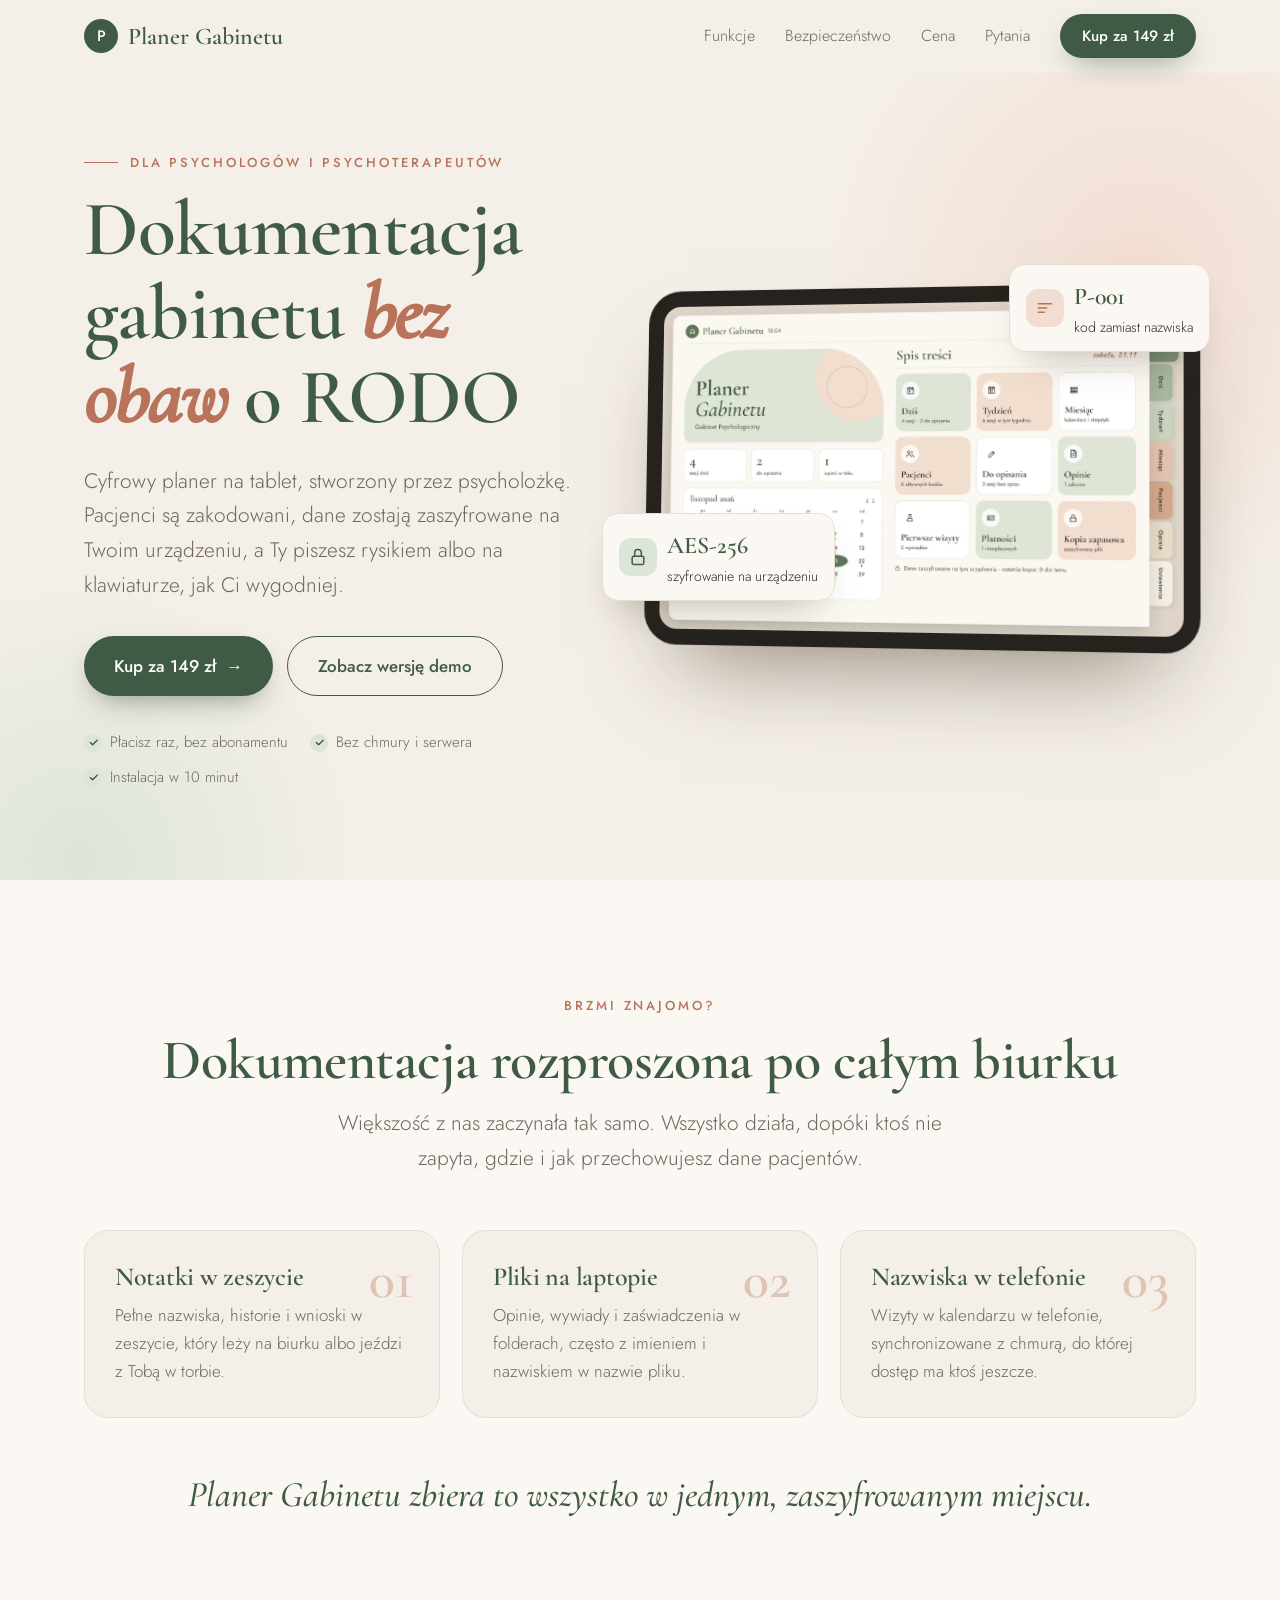
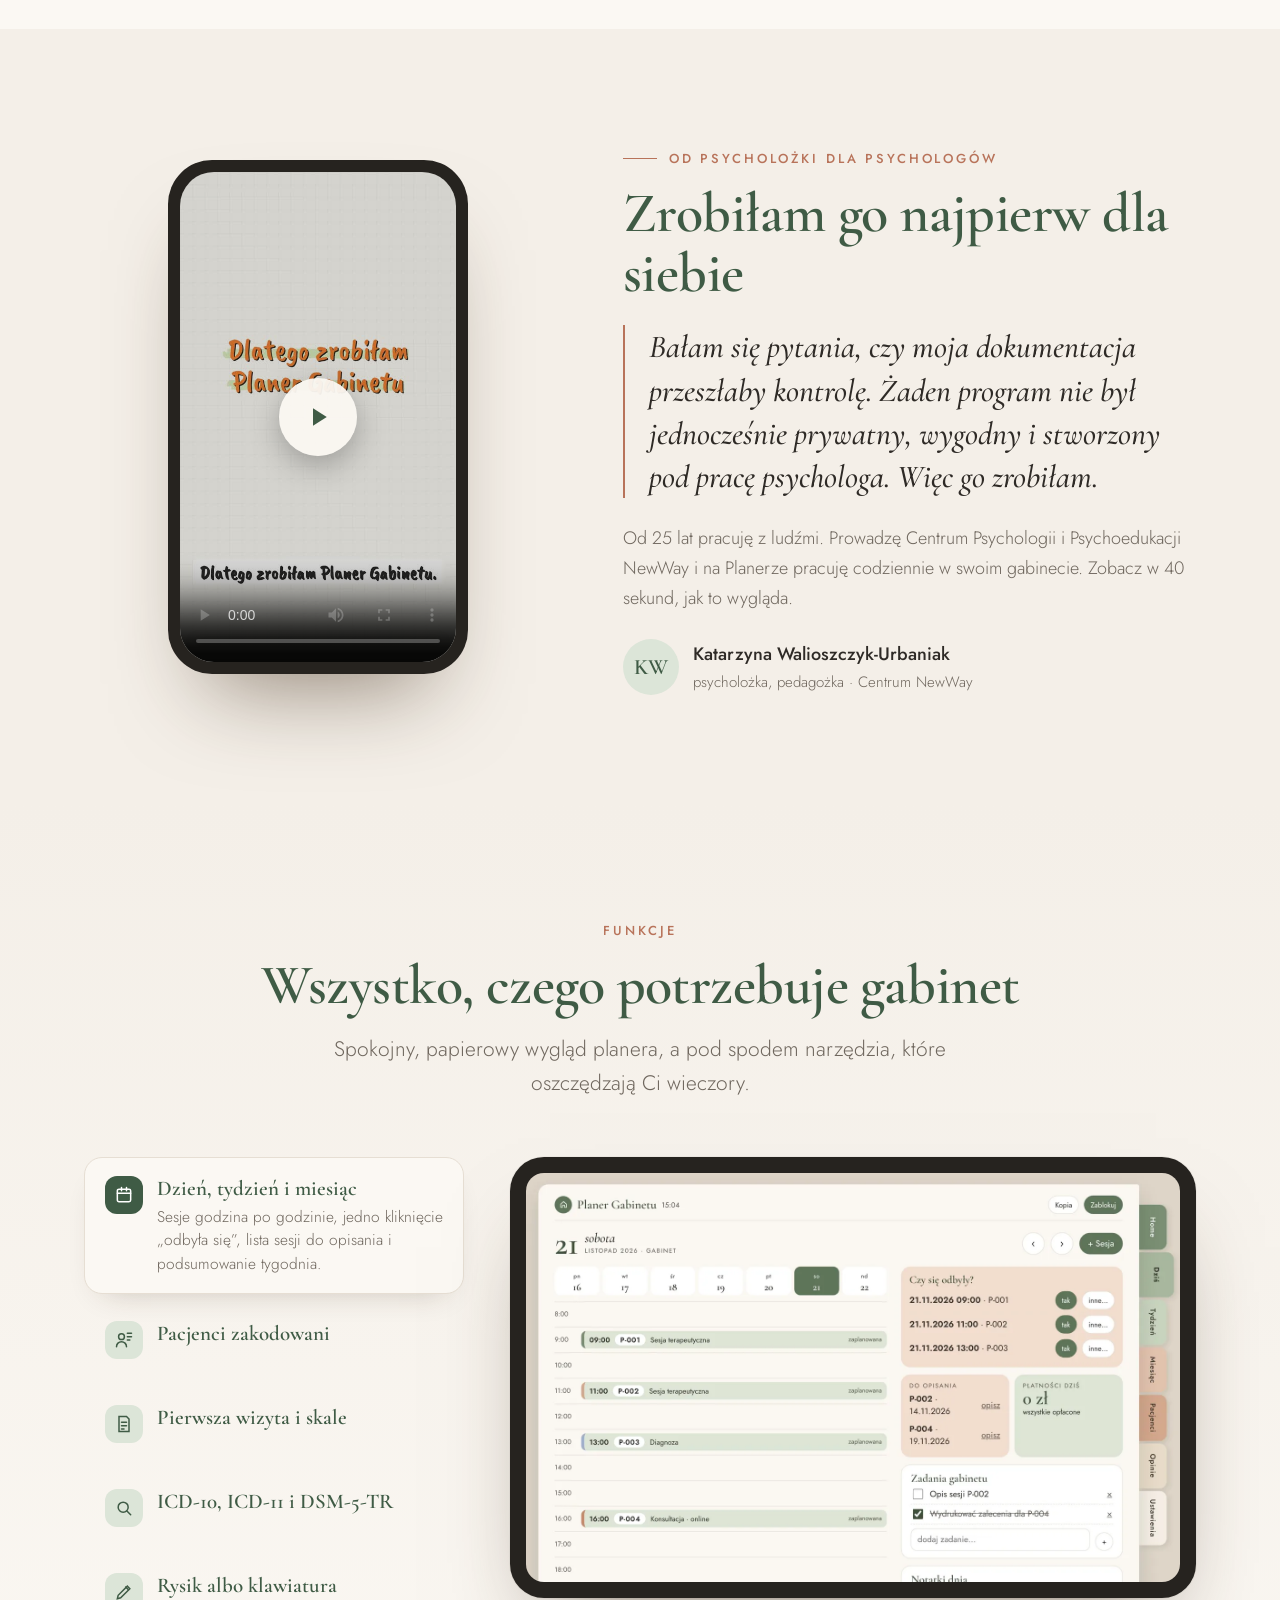
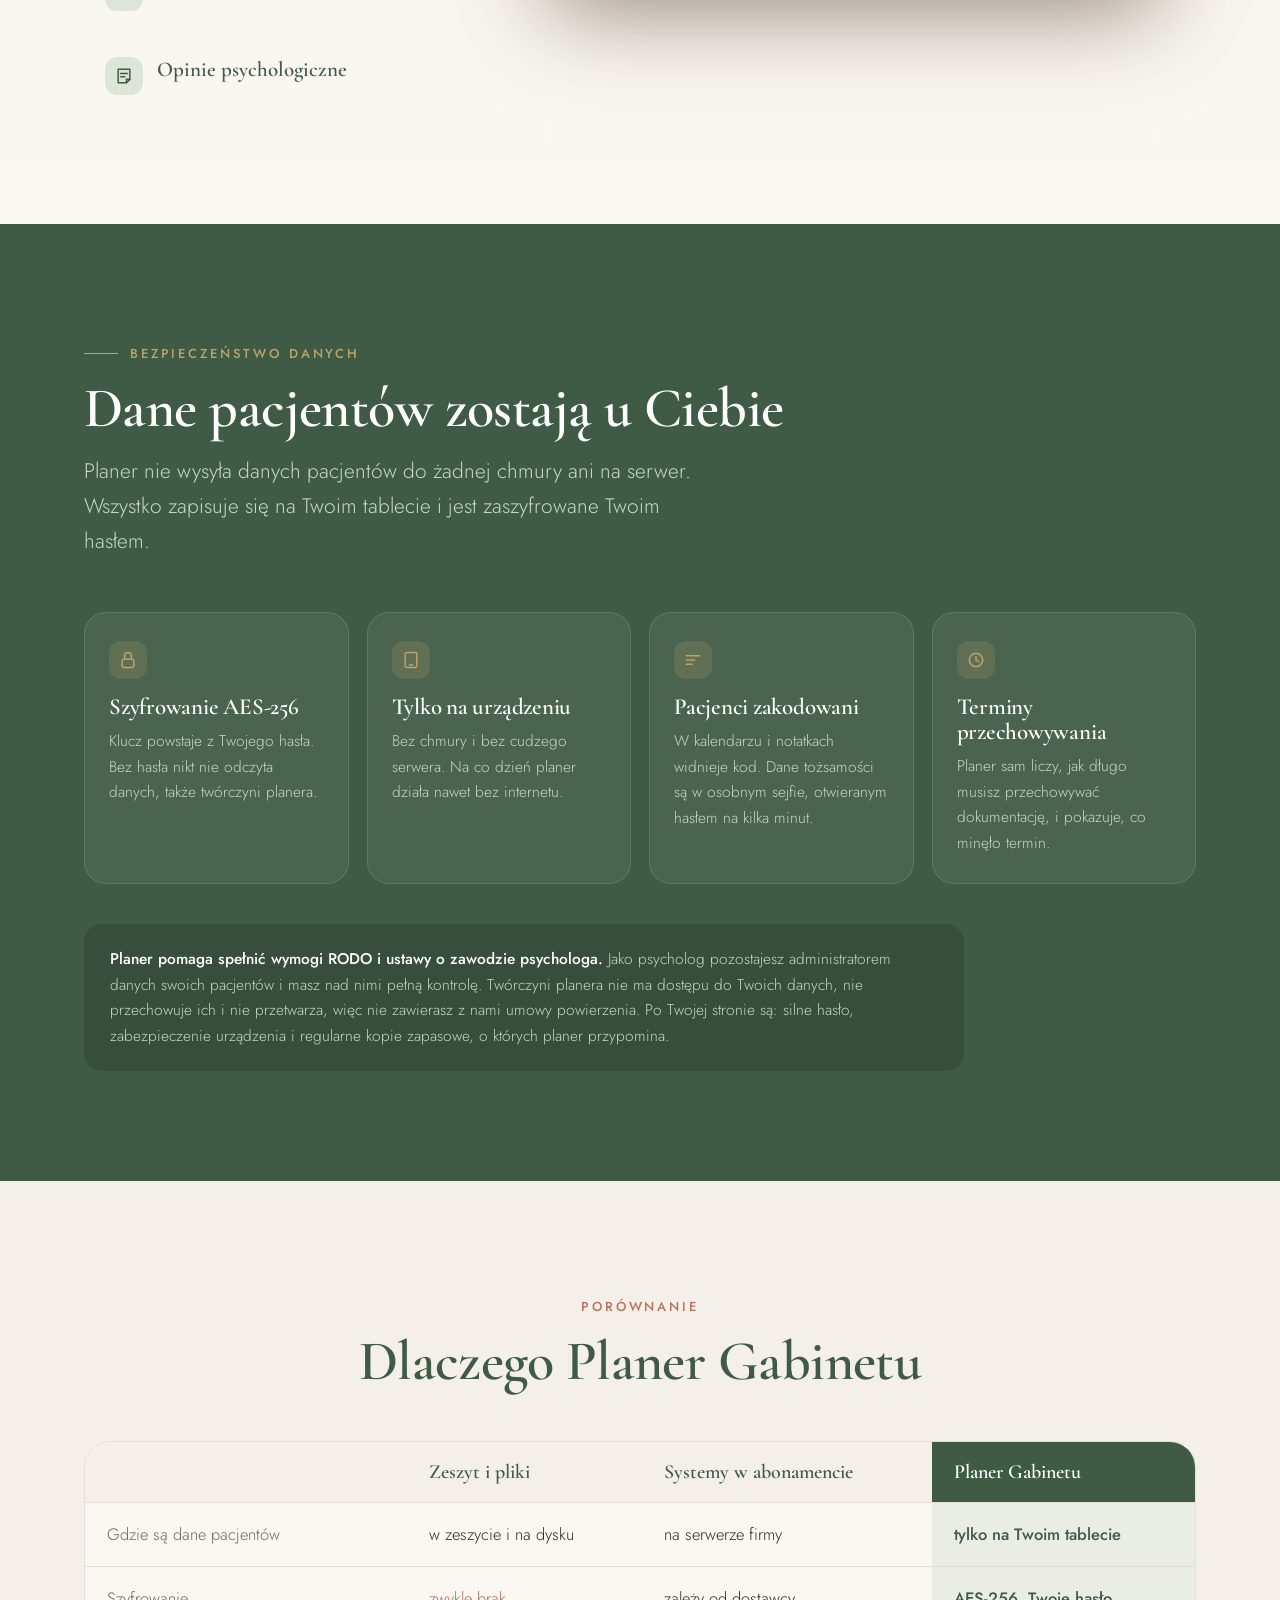
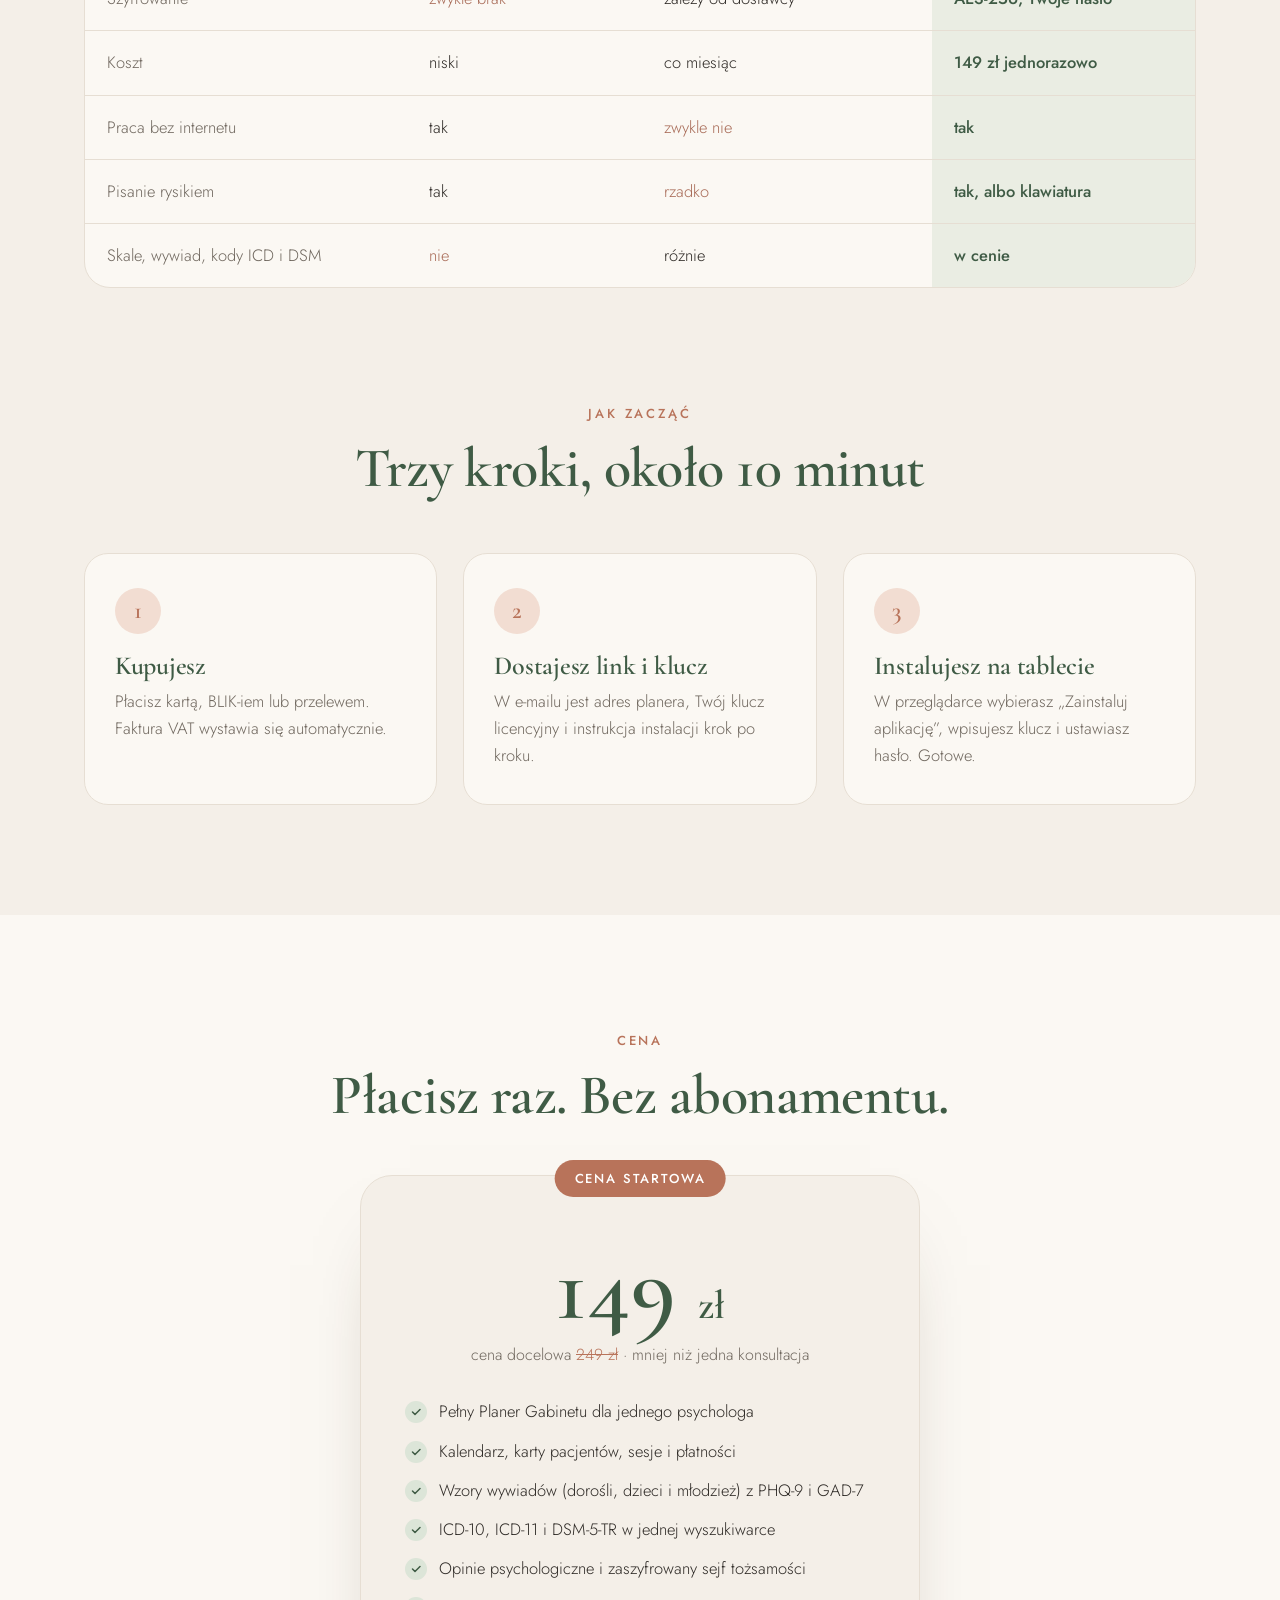
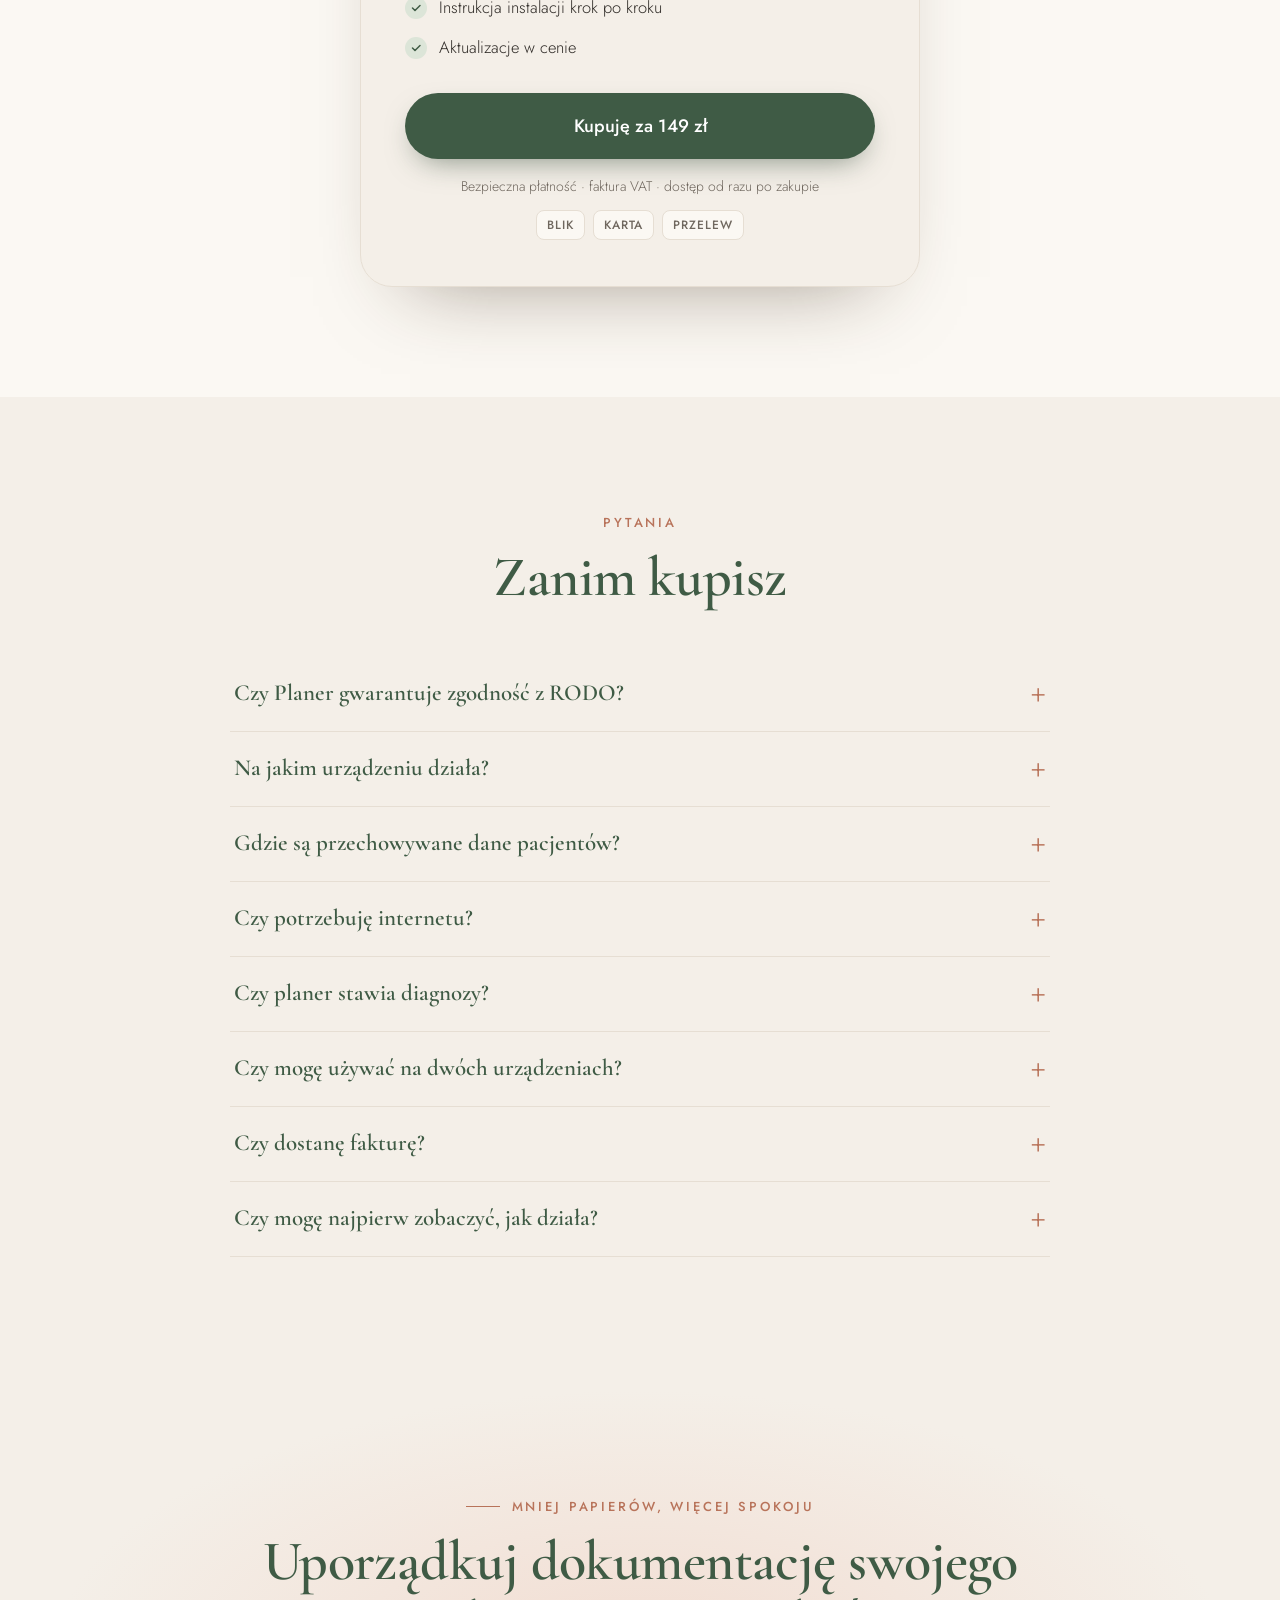
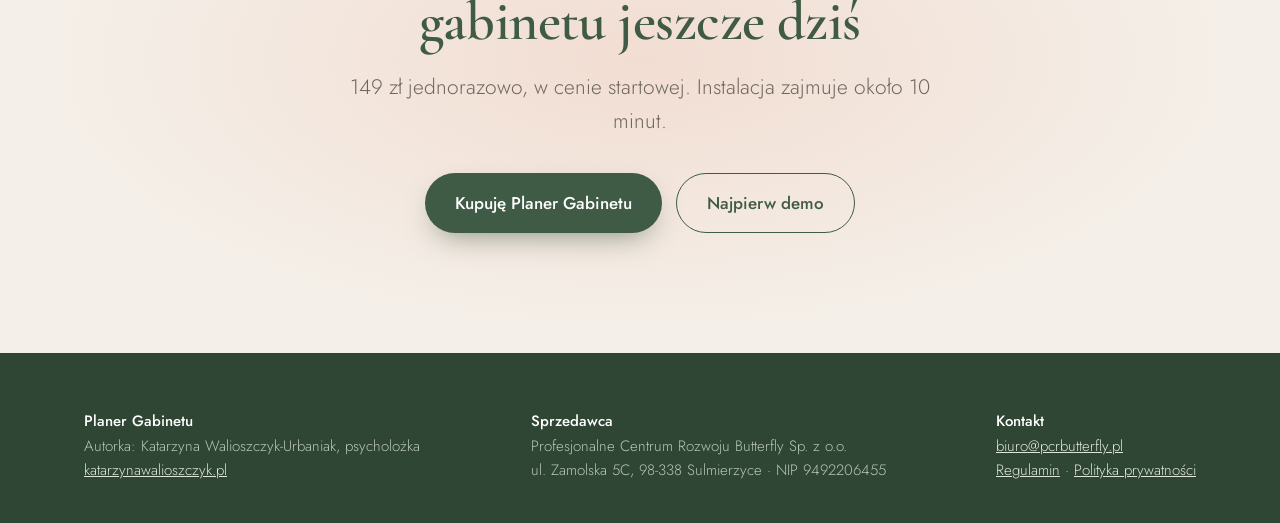
==== index.html @ 2d6c73df "Strona sprzedażowa Planera Gabinetu Co-Authored-By: Claude Opus 5.5 <noreply@anthropic.com> Claude-S" ====
<!DOCTYPE html>
<html lang="pl">
<head>
<meta charset="utf-8">
<meta name="viewport" content="width=device-width, initial-scale=1">
<title>Planer Gabinetu – cyfrowy planer psychologa i psychoterapeuty | Katarzyna Walioszczyk</title>
<meta name="description" content="Dokumentacja gabinetu bez obaw o RODO. Pacjenci zakodowani, dane zaszyfrowane tylko na Twoim tablecie. Wywiad, PHQ-9, GAD-7, ICD-10, ICD-11, DSM-5-TR. Płacisz raz – 149 zł.">
<meta property="og:title" content="Planer Gabinetu – dokumentacja gabinetu bez obaw o RODO">
<meta property="og:description" content="Cyfrowy planer psychologa na tablet. Pacjenci zakodowani, dane zaszyfrowane na Twoim urządzeniu. Płacisz raz – 149 zł.">
<meta property="og:image" content="assets/home.webp">
<link rel="stylesheet" href="assets/fonts/fonts.css">
<style>
:root{--bg:#F4EFE8;--paper:#FBF8F3;--ink:#2E2A26;--muted:#6F675E;--deep:#3F5B45;--deep2:#2F4634;--sage:#DCE5D8;--rose:#F2DDD2;--terra:#B8735A;--line:#E6DED3;--gold:#BFA26A}
*{box-sizing:border-box;margin:0;padding:0}
html{scroll-behavior:smooth}
body{background:var(--bg);color:var(--ink);font:300 18px/1.65 'Jost',system-ui,sans-serif;-webkit-font-smoothing:antialiased}
img,video{display:block;max-width:100%}
a{color:inherit}
h1,h2,h3{font-family:'Cormorant Garamond',Georgia,serif;font-weight:600;color:var(--deep);line-height:1.08;letter-spacing:-.01em}
h1{font-size:clamp(44px,6.2vw,78px)}
h2{font-size:clamp(36px,4.4vw,56px)}
h3{font-size:26px}
em{font-style:italic;color:var(--terra)}
b,strong{font-weight:500}
.wrap{max-width:1160px;margin:0 auto;padding:0 24px}
section{padding:110px 0}
.eyebrow{font:500 13px/1 'Jost';letter-spacing:.22em;text-transform:uppercase;color:var(--terra);margin-bottom:18px;display:inline-flex;align-items:center;gap:12px}
.eyebrow::before{content:"";width:34px;height:1px;background:var(--terra)}
.lead{font-size:21px;color:var(--muted);max-width:620px}
.center{text-align:center}.center .lead{margin:0 auto}.center .eyebrow::before{display:none}
.btn{display:inline-flex;align-items:center;gap:10px;padding:17px 30px;border-radius:999px;font:500 17px 'Jost';text-decoration:none;transition:transform .2s,box-shadow .2s,background .2s;cursor:pointer;border:0}
.btn.primary{background:var(--deep);color:#fff;box-shadow:0 12px 30px -12px rgba(47,70,52,.6)}
.btn.primary:hover{background:var(--deep2);transform:translateY(-2px)}
.btn.ghost{background:transparent;color:var(--deep);border:1.5px solid var(--deep)}
.btn.ghost:hover{background:var(--sage)}
.reveal{opacity:0;transform:translateY(24px);transition:opacity .8s ease,transform .8s ease}
.reveal.in{opacity:1;transform:none}

/* nav */
nav{position:sticky;top:0;z-index:40;background:rgba(244,239,232,.86);backdrop-filter:blur(12px);border-bottom:1px solid transparent;transition:border .3s}
nav.scrolled{border-color:var(--line)}
nav .wrap{display:flex;align-items:center;justify-content:space-between;height:72px}
.brand{font:600 24px 'Cormorant Garamond';color:var(--deep);text-decoration:none;display:flex;align-items:center;gap:10px}
.brand i{width:34px;height:34px;border-radius:50%;background:var(--deep);display:grid;place-items:center;color:#fff;font:500 15px 'Jost';font-style:normal}
nav .links{display:flex;gap:30px;align-items:center;font-size:16px}
nav .links a{text-decoration:none;color:var(--muted)}nav .links a:hover{color:var(--deep)}
nav .btn{padding:11px 22px;font-size:15px}
@media(max-width:860px){nav .links a:not(.btn){display:none}}

/* hero */
.hero{padding:70px 0 90px;position:relative;overflow:hidden}
.hero::before{content:"";position:absolute;right:-180px;top:-120px;width:640px;height:640px;border-radius:50%;background:radial-gradient(circle,var(--rose) 0%,rgba(242,221,210,0) 70%);z-index:-1}
.hero::after{content:"";position:absolute;left:-200px;bottom:-260px;width:560px;height:560px;border-radius:50%;background:radial-gradient(circle,var(--sage) 0%,rgba(220,229,216,0) 70%);z-index:-1}
.hero .grid{display:grid;grid-template-columns:1.02fr 1.15fr;gap:56px;align-items:center}
.hero h1{margin-bottom:24px}
.hero .lead{margin-bottom:34px}
.hero .ctas{display:flex;gap:14px;flex-wrap:wrap;margin-bottom:34px}
.trust{display:flex;flex-wrap:wrap;gap:10px 22px;font-size:15px;color:var(--muted)}
.trust span{display:flex;align-items:center;gap:8px}
.trust span::before{content:"";width:18px;height:18px;border-radius:50%;background:var(--sage) url("data:image/svg+xml,%3Csvg xmlns='http://www.w3.org/2000/svg' viewBox='0 0 24 24' fill='none' stroke='%233F5B45' stroke-width='3' stroke-linecap='round' stroke-linejoin='round'%3E%3Cpath d='M5 12l5 5L20 7'/%3E%3C/svg%3E") center/11px no-repeat}
.tablet{position:relative;background:#26231f;border-radius:34px;padding:16px;box-shadow:0 50px 90px -40px rgba(60,40,20,.55),0 0 0 1px rgba(0,0,0,.04);transform:perspective(1600px) rotateY(-9deg) rotateX(3deg);transition:transform .6s}
.tablet:hover{transform:perspective(1600px) rotateY(-3deg) rotateX(1deg)}
.tablet img{border-radius:18px;width:100%;height:auto;aspect-ratio:16/10;object-fit:cover;object-position:top}
.badge-float{position:absolute;background:var(--paper);border:1px solid var(--line);border-radius:16px;padding:12px 16px;box-shadow:0 20px 40px -20px rgba(60,40,20,.35);font-size:14px;display:flex;align-items:center;gap:10px;color:var(--ink)}
.badge-float b{font-family:'Cormorant Garamond';font-size:24px;color:var(--deep);font-weight:600}
.bf1{left:-34px;bottom:46px}.bf2{right:-14px;top:-22px}
.ico{width:38px;height:38px;border-radius:12px;display:grid;place-items:center;flex:0 0 38px}
.ico svg{width:20px;height:20px}
@media(max-width:600px){.badge-float{display:none}}
@media(max-width:960px){.hero .grid{grid-template-columns:1fr}.tablet{transform:none}.bf1{left:8px}.bf2{right:8px}}

/* problem */
.problem{background:var(--paper)}
.cards3{display:grid;grid-template-columns:repeat(3,1fr);gap:22px;margin-top:54px}
.pcard{background:var(--bg);border-radius:24px;padding:32px 30px;border:1px solid var(--line);position:relative}
.pcard .num{font:600 54px/1 'Cormorant Garamond';color:var(--terra);opacity:.35;position:absolute;right:26px;top:22px}
.pcard h3{margin-bottom:10px}
.pcard p{color:var(--muted);font-size:17px}
.turn{margin-top:54px;text-align:center;font:500 italic clamp(26px,3vw,36px)/1.3 'Cormorant Garamond';color:var(--deep)}
@media(max-width:860px){.cards3{grid-template-columns:1fr}}

/* founder */
.founder .grid{display:grid;grid-template-columns:.9fr 1.1fr;gap:70px;align-items:center}
.phone{width:300px;margin:0 auto;background:#26231f;border-radius:44px;padding:12px;box-shadow:0 50px 90px -40px rgba(60,40,20,.55);position:relative}
.phone video{border-radius:34px;width:100%;aspect-ratio:9/16;background:#000;object-fit:cover}
.phone .play{position:absolute;inset:12px;border-radius:34px;display:grid;place-items:center;background:rgba(38,35,31,.18);cursor:pointer;border:0;transition:opacity .3s}
.phone .play span{width:78px;height:78px;border-radius:50%;background:rgba(251,248,243,.95);display:grid;place-items:center;box-shadow:0 10px 30px rgba(0,0,0,.25)}
.phone .play.hide{opacity:0;pointer-events:none}
.quote{font:500 italic clamp(24px,2.6vw,32px)/1.35 'Cormorant Garamond';color:var(--ink);margin:22px 0 26px;padding-left:24px;border-left:2px solid var(--terra)}
.sign{display:flex;align-items:center;gap:14px;margin-top:26px}
.sign .av{width:56px;height:56px;border-radius:50%;background:var(--sage);display:grid;place-items:center;font:600 22px 'Cormorant Garamond';color:var(--deep)}
.sign small{display:block;color:var(--muted);font-size:15px}
@media(max-width:860px){.founder .grid{grid-template-columns:1fr;gap:40px}}

/* features tabs */
.features{background:linear-gradient(180deg,var(--bg),var(--paper))}
.ftabs{display:grid;grid-template-columns:380px 1fr;gap:46px;margin-top:56px;align-items:start}
.flist{display:flex;flex-direction:column;gap:8px}
.fbtn{text-align:left;background:transparent;border:1px solid transparent;border-radius:18px;padding:18px 20px;cursor:pointer;font:inherit;color:inherit;transition:all .25s;display:flex;gap:14px;align-items:flex-start}
.fbtn h4{font:600 21px/1.2 'Cormorant Garamond';color:var(--deep);margin-bottom:4px}
.fbtn p{font-size:15.5px;color:var(--muted);line-height:1.5;max-height:0;overflow:hidden;transition:max-height .35s}
.fbtn.on{background:var(--paper);border-color:var(--line);box-shadow:0 14px 30px -20px rgba(60,40,20,.3)}
.fbtn.on p{max-height:120px}
.fbtn .ico{background:var(--sage)}
.fbtn.on .ico{background:var(--deep)}.fbtn.on .ico svg{stroke:#fff}
.fview{position:sticky;top:100px}
.fview .tablet{transform:none}
.fview img{transition:opacity .35s}
@media(max-width:960px){.ftabs{grid-template-columns:1fr}.fview{position:static;order:-1}}

/* security */
.security{background:var(--deep);color:#EEF2EC;position:relative;overflow:hidden}
.security h2{color:#fff}.security .lead{color:#C9D5C6}.security .eyebrow{color:var(--gold)}.security .eyebrow::before{background:var(--gold)}
.sgrid{display:grid;grid-template-columns:repeat(4,1fr);gap:18px;margin-top:54px}
.scard{background:rgba(255,255,255,.06);border:1px solid rgba(255,255,255,.12);border-radius:22px;padding:28px 24px}
.scard h3{color:#fff;font-size:23px;margin:16px 0 8px}
.scard p{font-size:15.5px;color:#C9D5C6}
.scard .ico{background:rgba(191,162,106,.2)}.scard .ico svg{stroke:var(--gold)}
.legal{margin-top:40px;padding:22px 26px;border-radius:18px;background:rgba(0,0,0,.14);font-size:15.5px;color:#C9D5C6;max-width:880px}
.legal b{color:#fff}
@media(max-width:960px){.sgrid{grid-template-columns:1fr 1fr}}@media(max-width:560px){.sgrid{grid-template-columns:1fr}}

/* compare */
.cmp{margin-top:50px;background:var(--paper);border-radius:26px;border:1px solid var(--line);overflow:hidden}
.cmp table{width:100%;border-collapse:collapse;font-size:16.5px}
.cmp th,.cmp td{padding:18px 22px;text-align:left;border-bottom:1px solid var(--line)}
.cmp th{font:600 20px 'Cormorant Garamond';color:var(--deep);background:var(--bg)}
.cmp th.us,.cmp td.us{background:rgba(220,229,216,.55)}
.cmp th.us{background:var(--deep);color:#fff}
.cmp tr:last-child td{border-bottom:0}
.cmp td:first-child{color:var(--muted)}
.y{color:var(--deep);font-weight:500}.n{color:#A86B57}
@media(max-width:700px){.cmp{overflow-x:auto}.cmp table{min-width:640px}}

/* steps */
.steps{display:grid;grid-template-columns:repeat(3,1fr);gap:26px;margin-top:54px;counter-reset:s}
.step{background:var(--paper);border:1px solid var(--line);border-radius:24px;padding:34px 30px;position:relative}
.step::before{counter-increment:s;content:counter(s);width:46px;height:46px;border-radius:50%;background:var(--rose);color:var(--terra);display:grid;place-items:center;font:600 24px 'Cormorant Garamond';margin-bottom:18px}
.step h3{margin-bottom:8px}.step p{color:var(--muted);font-size:16.5px}
@media(max-width:860px){.steps{grid-template-columns:1fr}}

/* pricing */
.pricing{background:var(--paper)}
.pcardx{max-width:560px;margin:50px auto 0;background:var(--bg);border-radius:32px;border:1px solid var(--line);padding:46px 44px;text-align:center;box-shadow:0 40px 80px -50px rgba(60,40,20,.5);position:relative}
.ribbon{position:absolute;top:-16px;left:50%;transform:translateX(-50%);background:var(--terra);color:#fff;font:500 13px 'Jost';letter-spacing:.14em;text-transform:uppercase;padding:9px 20px;border-radius:999px}
.price{font:600 96px/1 'Cormorant Garamond';color:var(--deep);margin:18px 0 6px}
.price small{font-size:40px}
.old{color:var(--muted);font-size:16px}.old s{color:var(--terra)}
.incl{list-style:none;text-align:left;margin:30px 0 32px;display:grid;gap:12px;font-size:16.5px}
.incl li{display:flex;gap:12px;align-items:flex-start}
.incl li::before{content:"";flex:0 0 22px;height:22px;margin-top:3px;border-radius:50%;background:var(--sage) url("data:image/svg+xml,%3Csvg xmlns='http://www.w3.org/2000/svg' viewBox='0 0 24 24' fill='none' stroke='%233F5B45' stroke-width='3' stroke-linecap='round' stroke-linejoin='round'%3E%3Cpath d='M5 12l5 5L20 7'/%3E%3C/svg%3E") center/12px no-repeat}
.pcardx .btn{width:100%;justify-content:center;font-size:18px;padding:20px}
.fine{margin-top:16px;font-size:14px;color:var(--muted)}
.pay{display:flex;justify-content:center;gap:8px;margin-top:12px;flex-wrap:wrap}
.pay span{font:500 12px 'Jost';letter-spacing:.08em;border:1px solid var(--line);border-radius:8px;padding:5px 10px;color:var(--muted);background:var(--paper)}

/* faq */
.faq{max-width:820px;margin:50px auto 0}
.faq details{border-bottom:1px solid var(--line);padding:22px 4px}
.faq summary{cursor:pointer;list-style:none;font:600 23px/1.3 'Cormorant Garamond';color:var(--deep);display:flex;justify-content:space-between;gap:20px}
.faq summary::-webkit-details-marker{display:none}
.faq summary::after{content:"+";font:300 28px/1 'Jost';color:var(--terra);transition:transform .3s}
.faq details[open] summary::after{transform:rotate(45deg)}
.faq p{margin-top:12px;color:var(--muted);font-size:17px}

/* final */
.final{text-align:center;padding:120px 0;background:radial-gradient(ellipse at center,var(--rose) 0%,var(--bg) 65%)}
.final h2{max-width:760px;margin:0 auto 18px}
.final .ctas{display:flex;justify-content:center;gap:14px;flex-wrap:wrap;margin-top:34px}

footer{background:var(--deep2);color:#B9C6B5;padding:56px 0 40px;font-size:15px}
footer .wrap{display:flex;flex-wrap:wrap;justify-content:space-between;gap:28px}
footer b{color:#fff;font-weight:500}
footer a{color:#DDE6D9}
.sticky-buy{display:none}
@media(max-width:700px){section{padding:80px 0}.sticky-buy{display:flex;position:fixed;bottom:12px;left:12px;right:12px;z-index:50;justify-content:center;box-shadow:0 14px 34px rgba(0,0,0,.28)}footer{padding-bottom:110px}}
</style>
</head>
<body>

<nav id="nav"><div class="wrap">
  <a class="brand" href="#top"><i>P</i>Planer Gabinetu</a>
  <div class="links"><a href="#funkcje">Funkcje</a><a href="#bezpieczenstwo">Bezpieczeństwo</a><a href="#cena">Cena</a><a href="#faq">Pytania</a><a class="btn primary js-buy" href="#cena">Kup za 149 zł</a></div>
</div></nav>

<header class="hero" id="top"><div class="wrap grid">
  <div class="reveal">
    <div class="eyebrow">Dla psychologów i psychoterapeutów</div>
    <h1>Dokumentacja gabinetu <em>bez obaw</em> o RODO</h1>
    <p class="lead">Cyfrowy planer na tablet, stworzony przez psycholożkę. Pacjenci są zakodowani, dane zostają zaszyfrowane na Twoim urządzeniu, a Ty piszesz rysikiem albo na klawiaturze, jak Ci wygodniej.</p>
    <div class="ctas"><a class="btn primary js-buy" href="#cena">Kup za 149 zł <span aria-hidden="true">→</span></a><a class="btn ghost js-demo" href="#" target="_blank" rel="noopener">Zobacz wersję demo</a></div>
    <div class="trust"><span>Płacisz raz, bez abonamentu</span><span>Bez chmury i serwera</span><span>Instalacja w 10 minut</span></div>
  </div>
  <div class="reveal" style="position:relative">
    <div class="tablet"><img src="assets/home.webp" alt="Ekran główny Planera Gabinetu: spis treści, kalendarz, sesje dnia" width="1440" height="900"></div>
    <div class="badge-float bf1"><div class="ico" style="background:var(--sage)"><svg viewBox="0 0 24 24" fill="none" stroke="#3F5B45" stroke-width="1.8" stroke-linecap="round"><rect x="5" y="11" width="14" height="10" rx="2"/><path d="M8 11V7a4 4 0 0 1 8 0v4"/></svg></div><div><b>AES-256</b><br>szyfrowanie na urządzeniu</div></div>
    <div class="badge-float bf2"><div class="ico" style="background:var(--rose)"><svg viewBox="0 0 24 24" fill="none" stroke="#B8735A" stroke-width="1.8" stroke-linecap="round"><path d="M4 7h16M4 12h10M4 17h7"/></svg></div><div><b>P-001</b><br>kod zamiast nazwiska</div></div>
  </div>
</div></header>

<section class="problem"><div class="wrap">
  <div class="center reveal"><div class="eyebrow">Brzmi znajomo?</div><h2>Dokumentacja rozproszona po całym biurku</h2><p class="lead" style="margin-top:16px">Większość z nas zaczynała tak samo. Wszystko działa, dopóki ktoś nie zapyta, gdzie i jak przechowujesz dane pacjentów.</p></div>
  <div class="cards3">
    <div class="pcard reveal"><span class="num">01</span><h3>Notatki w zeszycie</h3><p>Pełne nazwiska, historie i wnioski w zeszycie, który leży na biurku albo jeździ z Tobą w torbie.</p></div>
    <div class="pcard reveal"><span class="num">02</span><h3>Pliki na laptopie</h3><p>Opinie, wywiady i zaświadczenia w folderach, często z imieniem i nazwiskiem w nazwie pliku.</p></div>
    <div class="pcard reveal"><span class="num">03</span><h3>Nazwiska w telefonie</h3><p>Wizyty w kalendarzu w telefonie, synchronizowane z chmurą, do której dostęp ma ktoś jeszcze.</p></div>
  </div>
  <p class="turn reveal">Planer Gabinetu zbiera to wszystko w jednym, zaszyfrowanym miejscu.</p>
</div></section>

<section class="founder"><div class="wrap grid">
  <div class="reveal"><div class="phone">
    <video id="film" src="assets/film.mp4" poster="assets/film-poster.jpg" playsinline preload="metadata" controls></video>
    <button class="play" id="playBtn" aria-label="Odtwórz film"><span><svg width="30" height="30" viewBox="0 0 24 24" fill="#3F5B45"><path d="M8 5v14l11-7z"/></svg></span></button>
  </div></div>
  <div class="reveal">
    <div class="eyebrow">Od psycholożki dla psychologów</div>
    <h2>Zrobiłam go najpierw dla siebie</h2>
    <p class="quote">Bałam się pytania, czy moja dokumentacja przeszłaby kontrolę. Żaden program nie był jednocześnie prywatny, wygodny i stworzony pod pracę psychologa. Więc go zrobiłam.</p>
    <p class="lead" style="font-size:18px">Od 25 lat pracuję z ludźmi. Prowadzę Centrum Psychologii i Psychoedukacji NewWay i na Planerze pracuję codziennie w swoim gabinecie. Zobacz w 40 sekund, jak to wygląda.</p>
    <div class="sign"><div class="av">KW</div><div><b>Katarzyna Walioszczyk-Urbaniak</b><small>psycholożka, pedagożka · Centrum NewWay</small></div></div>
  </div>
</div></section>

<section class="features" id="funkcje"><div class="wrap">
  <div class="center reveal"><div class="eyebrow">Funkcje</div><h2>Wszystko, czego potrzebuje gabinet</h2><p class="lead" style="margin-top:16px">Spokojny, papierowy wygląd planera, a pod spodem narzędzia, które oszczędzają Ci wieczory.</p></div>
  <div class="ftabs">
    <div class="flist" id="flist">
      <button class="fbtn on" data-img="day"><div class="ico"><svg viewBox="0 0 24 24" fill="none" stroke="#3F5B45" stroke-width="1.8" stroke-linecap="round"><rect x="4" y="5" width="16" height="15" rx="2"/><path d="M4 10h16M9 3v4M15 3v4"/></svg></div><div><h4>Dzień, tydzień i miesiąc</h4><p>Sesje godzina po godzinie, jedno kliknięcie „odbyła się”, lista sesji do opisania i podsumowanie tygodnia.</p></div></button>
      <button class="fbtn" data-img="patients"><div class="ico"><svg viewBox="0 0 24 24" fill="none" stroke="#3F5B45" stroke-width="1.8" stroke-linecap="round"><circle cx="9" cy="8" r="3.5"/><path d="M3 20c0-3.3 2.7-6 6-6s6 2.7 6 6M16 4h5M16 8h5M16 12h3"/></svg></div><div><h4>Pacjenci zakodowani</h4><p>Każdy pacjent to kod, np. P-001. Imiona, PESEL i adres trzymasz w osobnym, zaszyfrowanym sejfie tożsamości.</p></div></button>
      <button class="fbtn" data-img="pat_pierwsza"><div class="ico"><svg viewBox="0 0 24 24" fill="none" stroke="#3F5B45" stroke-width="1.8" stroke-linecap="round"><path d="M6 3h9l3 3v15H6z"/><path d="M9 10h6M9 14h6M9 18h3"/></svg></div><div><h4>Pierwsza wizyta i skale</h4><p>Gotowe wzory wywiadu dla dorosłych oraz dzieci i młodzieży, PHQ-9 i GAD-7 liczone na bieżąco, wydruk zaleceń dla pacjenta.</p></div></button>
      <button class="fbtn" data-img="pat_icd"><div class="ico"><svg viewBox="0 0 24 24" fill="none" stroke="#3F5B45" stroke-width="1.8" stroke-linecap="round"><circle cx="11" cy="11" r="6"/><path d="M20 20l-4.5-4.5"/></svg></div><div><h4>ICD-10, ICD-11 i DSM-5-TR</h4><p>Jedna wyszukiwarka kodów i statusy rozpoznań: od hipotezy do potwierdzonego. Rozpoznanie zawsze stawiasz Ty.</p></div></button>
      <button class="fbtn" data-img="pat_sesje"><div class="ico"><svg viewBox="0 0 24 24" fill="none" stroke="#3F5B45" stroke-width="1.8" stroke-linecap="round"><path d="M4 20l4-1 11-11-3-3L5 16z"/><path d="M14 6l3 3"/></svg></div><div><h4>Rysik albo klawiatura</h4><p>Opis każdej sesji piszesz odręcznie albo z klawiatury. Dokumentację drukujesz jednym przyciskiem.</p></div></button>
      <button class="fbtn" data-img="pat_opinie"><div class="ico"><svg viewBox="0 0 24 24" fill="none" stroke="#3F5B45" stroke-width="1.8" stroke-linecap="round"><path d="M5 4h14v12l-4 4H5z"/><path d="M15 20v-4h4M8 9h8M8 13h5"/></svg></div><div><h4>Opinie psychologiczne</h4><p>Uporządkowany szablon opinii z miejscem na metody, wyniki, wnioski i zalecenia, gotowy do wydruku.</p></div></button>
    </div>
    <div class="fview reveal"><div class="tablet"><img id="fimg" src="assets/day.webp" alt="Widok funkcji Planera Gabinetu" width="1440" height="900"></div></div>
  </div>
</div></section>

<section class="security" id="bezpieczenstwo"><div class="wrap">
  <div class="reveal"><div class="eyebrow">Bezpieczeństwo danych</div><h2>Dane pacjentów zostają u Ciebie</h2><p class="lead" style="margin-top:16px">Planer nie wysyła danych pacjentów do żadnej chmury ani na serwer. Wszystko zapisuje się na Twoim tablecie i jest zaszyfrowane Twoim hasłem.</p></div>
  <div class="sgrid">
    <div class="scard reveal"><div class="ico"><svg viewBox="0 0 24 24" fill="none" stroke-width="1.8" stroke-linecap="round"><rect x="5" y="11" width="14" height="10" rx="2"/><path d="M8 11V7a4 4 0 0 1 8 0v4"/></svg></div><h3>Szyfrowanie AES-256</h3><p>Klucz powstaje z Twojego hasła. Bez hasła nikt nie odczyta danych, także twórczyni planera.</p></div>
    <div class="scard reveal"><div class="ico"><svg viewBox="0 0 24 24" fill="none" stroke-width="1.8" stroke-linecap="round"><rect x="5" y="3" width="14" height="18" rx="2"/><path d="M10 18h4"/></svg></div><h3>Tylko na urządzeniu</h3><p>Bez chmury i bez cudzego serwera. Na co dzień planer działa nawet bez internetu.</p></div>
    <div class="scard reveal"><div class="ico"><svg viewBox="0 0 24 24" fill="none" stroke-width="1.8" stroke-linecap="round"><path d="M4 7h16M4 12h10M4 17h7"/></svg></div><h3>Pacjenci zakodowani</h3><p>W kalendarzu i notatkach widnieje kod. Dane tożsamości są w osobnym sejfie, otwieranym hasłem na kilka minut.</p></div>
    <div class="scard reveal"><div class="ico"><svg viewBox="0 0 24 24" fill="none" stroke-width="1.8" stroke-linecap="round"><circle cx="12" cy="12" r="8"/><path d="M12 8v4l3 2"/></svg></div><h3>Terminy przechowywania</h3><p>Planer sam liczy, jak długo musisz przechowywać dokumentację, i pokazuje, co minęło termin.</p></div>
  </div>
  <p class="legal reveal"><b>Planer pomaga spełnić wymogi RODO i ustawy o zawodzie psychologa.</b> Jako psycholog pozostajesz administratorem danych swoich pacjentów i masz nad nimi pełną kontrolę. Twórczyni planera nie ma dostępu do Twoich danych, nie przechowuje ich i nie przetwarza, więc nie zawierasz z nami umowy powierzenia. Po Twojej stronie są: silne hasło, zabezpieczenie urządzenia i regularne kopie zapasowe, o których planer przypomina.</p>
</div></section>

<section><div class="wrap">
  <div class="center reveal"><div class="eyebrow">Porównanie</div><h2>Dlaczego Planer Gabinetu</h2></div>
  <div class="cmp reveal"><table>
    <tr><th></th><th>Zeszyt i pliki</th><th>Systemy w abonamencie</th><th class="us">Planer Gabinetu</th></tr>
    <tr><td>Gdzie są dane pacjentów</td><td>w zeszycie i na dysku</td><td>na serwerze firmy</td><td class="us y">tylko na Twoim tablecie</td></tr>
    <tr><td>Szyfrowanie</td><td class="n">zwykle brak</td><td>zależy od dostawcy</td><td class="us y">AES-256, Twoje hasło</td></tr>
    <tr><td>Koszt</td><td>niski</td><td>co miesiąc</td><td class="us y">149 zł jednorazowo</td></tr>
    <tr><td>Praca bez internetu</td><td>tak</td><td class="n">zwykle nie</td><td class="us y">tak</td></tr>
    <tr><td>Pisanie rysikiem</td><td>tak</td><td class="n">rzadko</td><td class="us y">tak, albo klawiatura</td></tr>
    <tr><td>Skale, wywiad, kody ICD i DSM</td><td class="n">nie</td><td>różnie</td><td class="us y">w cenie</td></tr>
  </table></div>
</div></section>

<section style="padding-top:0"><div class="wrap">
  <div class="center reveal"><div class="eyebrow">Jak zacząć</div><h2>Trzy kroki, około 10 minut</h2></div>
  <div class="steps">
    <div class="step reveal"><h3>Kupujesz</h3><p>Płacisz kartą, BLIK-iem lub przelewem. Faktura VAT wystawia się automatycznie.</p></div>
    <div class="step reveal"><h3>Dostajesz link i klucz</h3><p>W e-mailu jest adres planera, Twój klucz licencyjny i instrukcja instalacji krok po kroku.</p></div>
    <div class="step reveal"><h3>Instalujesz na tablecie</h3><p>W przeglądarce wybierasz „Zainstaluj aplikację”, wpisujesz klucz i ustawiasz hasło. Gotowe.</p></div>
  </div>
</div></section>

<section class="pricing" id="cena"><div class="wrap">
  <div class="center reveal"><div class="eyebrow">Cena</div><h2>Płacisz raz. Bez abonamentu.</h2></div>
  <div class="pcardx reveal">
    <div class="ribbon">Cena startowa</div>
    <div class="price">149 <small>zł</small></div>
    <div class="old">cena docelowa <s>249 zł</s> · mniej niż jedna konsultacja</div>
    <ul class="incl">
      <li>Pełny Planer Gabinetu dla jednego psychologa</li>
      <li>Kalendarz, karty pacjentów, sesje i płatności</li>
      <li>Wzory wywiadów (dorośli, dzieci i młodzież) z PHQ-9 i GAD-7</li>
      <li>ICD-10, ICD-11 i DSM-5-TR w jednej wyszukiwarce</li>
      <li>Opinie psychologiczne i zaszyfrowany sejf tożsamości</li>
      <li>Instrukcja instalacji krok po kroku</li>
      <li>Aktualizacje w cenie</li>
    </ul>
    <a class="btn primary js-buy" href="#">Kupuję za 149 zł</a>
    <p class="fine">Bezpieczna płatność · faktura VAT · dostęp od razu po zakupie</p>
    <div class="pay"><span>BLIK</span><span>KARTA</span><span>PRZELEW</span></div>
  </div>
</div></section>

<section id="faq"><div class="wrap">
  <div class="center reveal"><div class="eyebrow">Pytania</div><h2>Zanim kupisz</h2></div>
  <div class="faq">
    <details><summary>Czy Planer gwarantuje zgodność z RODO?</summary><p>Żaden program tego nie gwarantuje, bo za dane odpowiada administrator, czyli psycholog. Planer daje Ci narzędzia, które pomagają spełnić wymogi RODO i ustawy o zawodzie psychologa: kodowanie pacjentów, szyfrowanie, przechowywanie wyłącznie na Twoim urządzeniu i pilnowanie terminów przechowywania dokumentacji.</p></details>
    <details><summary>Na jakim urządzeniu działa?</summary><p>Na tablecie z Androidem lub iPadzie, a także na komputerze. Najlepiej w Chrome lub Safari. Planer jest projektowany pod tablet z rysikiem, ale rysik nie jest konieczny.</p></details>
    <details><summary>Gdzie są przechowywane dane pacjentów?</summary><p>Tylko na Twoim urządzeniu, zaszyfrowane Twoim hasłem. Nie ma serwera z danymi. Dlatego regularnie rób kopię zapasową, bo planer o niej przypomina. Zapomnianego hasła nie da się odzyskać.</p></details>
    <details><summary>Czy potrzebuję internetu?</summary><p>Tylko przy pierwszej instalacji i do pobrania aktualizacji. Na co dzień planer działa offline.</p></details>
    <details><summary>Czy planer stawia diagnozy?</summary><p>Nie. Planer porządkuje dokumentację i liczy wyniki skal przesiewowych. Rozpoznanie, kody i wnioski wpisujesz sama, na podstawie własnej oceny klinicznej.</p></details>
    <details><summary>Czy mogę używać na dwóch urządzeniach?</summary><p>Licencja jest dla jednej osoby. Dane możesz przenieść między urządzeniami przez zaszyfrowaną kopię zapasową, ale się nie synchronizują. Najwygodniej pracować na jednym tablecie.</p></details>
    <details><summary>Czy dostanę fakturę?</summary><p>Tak, faktura VAT wystawia się automatycznie po zakupie. Wystarczy podać NIP w formularzu.</p></details>
    <details><summary>Czy mogę najpierw zobaczyć, jak działa?</summary><p>Tak. Wersja demo z przykładowymi danymi jest dostępna bez zakupu: <a class="js-demo" href="#" target="_blank" rel="noopener">otwórz demo</a>.</p></details>
  </div>
</div></section>

<section class="final"><div class="wrap reveal">
  <div class="eyebrow">Mniej papierów, więcej spokoju</div>
  <h2>Uporządkuj dokumentację swojego gabinetu jeszcze dziś</h2>
  <p class="lead" style="margin:0 auto">149 zł jednorazowo, w cenie startowej. Instalacja zajmuje około 10 minut.</p>
  <div class="ctas"><a class="btn primary js-buy" href="#cena">Kupuję Planer Gabinetu</a><a class="btn ghost js-demo" href="#" target="_blank" rel="noopener">Najpierw demo</a></div>
</div></section>

<footer><div class="wrap">
  <div><b>Planer Gabinetu</b><br>Autorka: Katarzyna Walioszczyk-Urbaniak, psycholożka<br><a href="https://www.katarzynawalioszczyk.pl">katarzynawalioszczyk.pl</a></div>
  <div><b>Sprzedawca</b><br>Profesjonalne Centrum Rozwoju Butterfly Sp. z o.o.<br>ul. Zamolska 5C, 98-338 Sulmierzyce · NIP 9492206455</div>
  <div><b>Kontakt</b><br><a href="mailto:biuro@pcrbutterfly.pl">biuro@pcrbutterfly.pl</a><br><a href="#" class="js-regulamin">Regulamin</a> · <a href="#" class="js-prywatnosc">Polityka prywatności</a></div>
</div></footer>

<a class="btn primary sticky-buy js-buy" href="#cena">Kup Planer · 149 zł</a>

<script>
/* === LINKI: uzupełnij regulamin i politykę prywatności === */
const LINKI = {
  kup: 'https://cart.easy.tools/checkout/89397755/planer-gabinetu-cyfrowy-planer-psychologa',
  demo: 'https://kwalioszczyk-bot.github.io/planer-psychologa/app/#demo',
  regulamin: '',
  prywatnosc: ''
};
for (const [k, cls] of [['kup','.js-buy'],['demo','.js-demo'],['regulamin','.js-regulamin'],['prywatnosc','.js-prywatnosc']])
  if (LINKI[k]) document.querySelectorAll(cls).forEach(a => a.href = LINKI[k]);

const io = new IntersectionObserver(es => es.forEach(e => { if (e.isIntersecting) { e.target.classList.add('in'); io.unobserve(e.target) } }), { threshold: .12 });
document.querySelectorAll('.reveal').forEach(el => io.observe(el));
const nav = document.getElementById('nav');
addEventListener('scroll', () => nav.classList.toggle('scrolled', scrollY > 10), { passive: true });

const fimg = document.getElementById('fimg');
document.querySelectorAll('.fbtn').forEach(b => b.addEventListener('click', () => {
  document.querySelectorAll('.fbtn').forEach(x => x.classList.remove('on')); b.classList.add('on');
  fimg.style.opacity = 0; setTimeout(() => { fimg.src = 'assets/' + b.dataset.img + '.webp'; fimg.onload = () => fimg.style.opacity = 1 }, 200);
}));
['day','patients','pat_pierwsza','pat_icd','pat_sesje','pat_opinie'].forEach(n => { const i = new Image(); i.src = 'assets/' + n + '.webp' });

const film = document.getElementById('film'), pb = document.getElementById('playBtn');
pb.addEventListener('click', () => { film.play(); pb.classList.add('hide') });
film.addEventListener('pause', () => { if (!film.ended) return; pb.classList.remove('hide') });
</script>
</body>
</html>
---- assets/fonts/fonts.css ----
@font-face{font-family:'Cormorant Garamond';font-style:normal;font-weight:500;font-display:swap;src:url(cormorant-garamond-latin-500-normal.woff2) format('woff2');unicode-range:U+0000-00FF,U+0131,U+0152-0153,U+02BB-02BC,U+02C6,U+02DA,U+02DC,U+0304,U+0308,U+0329,U+2000-206F,U+20AC,U+2122,U+2191,U+2193,U+2212,U+2215,U+FEFF,U+FFFD}
@font-face{font-family:'Cormorant Garamond';font-style:normal;font-weight:500;font-display:swap;src:url(cormorant-garamond-latin-ext-500-normal.woff2) format('woff2');unicode-range:U+0100-02BA,U+02BD-02C5,U+02C7-02CC,U+02CE-02D7,U+02DD-02FF,U+0304,U+0308,U+0329,U+1D00-1DBF,U+1E00-1E9F,U+1EF2-1EFF,U+2020,U+20A0-20AB,U+20AD-20C0,U+2113,U+2C60-2C7F,U+A720-A7FF}
@font-face{font-family:'Cormorant Garamond';font-style:normal;font-weight:600;font-display:swap;src:url(cormorant-garamond-latin-600-normal.woff2) format('woff2');unicode-range:U+0000-00FF,U+0131,U+0152-0153,U+02BB-02BC,U+02C6,U+02DA,U+02DC,U+0304,U+0308,U+0329,U+2000-206F,U+20AC,U+2122,U+2191,U+2193,U+2212,U+2215,U+FEFF,U+FFFD}
@font-face{font-family:'Cormorant Garamond';font-style:normal;font-weight:600;font-display:swap;src:url(cormorant-garamond-latin-ext-600-normal.woff2) format('woff2');unicode-range:U+0100-02BA,U+02BD-02C5,U+02C7-02CC,U+02CE-02D7,U+02DD-02FF,U+0304,U+0308,U+0329,U+1D00-1DBF,U+1E00-1E9F,U+1EF2-1EFF,U+2020,U+20A0-20AB,U+20AD-20C0,U+2113,U+2C60-2C7F,U+A720-A7FF}
@font-face{font-family:'Cormorant Garamond';font-style:italic;font-weight:500;font-display:swap;src:url(cormorant-garamond-latin-500-italic.woff2) format('woff2');unicode-range:U+0000-00FF,U+0131,U+0152-0153,U+02BB-02BC,U+02C6,U+02DA,U+02DC,U+0304,U+0308,U+0329,U+2000-206F,U+20AC,U+2122,U+2191,U+2193,U+2212,U+2215,U+FEFF,U+FFFD}
@font-face{font-family:'Cormorant Garamond';font-style:italic;font-weight:500;font-display:swap;src:url(cormorant-garamond-latin-ext-500-italic.woff2) format('woff2');unicode-range:U+0100-02BA,U+02BD-02C5,U+02C7-02CC,U+02CE-02D7,U+02DD-02FF,U+0304,U+0308,U+0329,U+1D00-1DBF,U+1E00-1E9F,U+1EF2-1EFF,U+2020,U+20A0-20AB,U+20AD-20C0,U+2113,U+2C60-2C7F,U+A720-A7FF}
@font-face{font-family:'Jost';font-style:normal;font-weight:300;font-display:swap;src:url(jost-latin-300-normal.woff2) format('woff2');unicode-range:U+0000-00FF,U+0131,U+0152-0153,U+02BB-02BC,U+02C6,U+02DA,U+02DC,U+0304,U+0308,U+0329,U+2000-206F,U+20AC,U+2122,U+2191,U+2193,U+2212,U+2215,U+FEFF,U+FFFD}
@font-face{font-family:'Jost';font-style:normal;font-weight:300;font-display:swap;src:url(jost-latin-ext-300-normal.woff2) format('woff2');unicode-range:U+0100-02BA,U+02BD-02C5,U+02C7-02CC,U+02CE-02D7,U+02DD-02FF,U+0304,U+0308,U+0329,U+1D00-1DBF,U+1E00-1E9F,U+1EF2-1EFF,U+2020,U+20A0-20AB,U+20AD-20C0,U+2113,U+2C60-2C7F,U+A720-A7FF}
@font-face{font-family:'Jost';font-style:normal;font-weight:400;font-display:swap;src:url(jost-latin-400-normal.woff2) format('woff2');unicode-range:U+0000-00FF,U+0131,U+0152-0153,U+02BB-02BC,U+02C6,U+02DA,U+02DC,U+0304,U+0308,U+0329,U+2000-206F,U+20AC,U+2122,U+2191,U+2193,U+2212,U+2215,U+FEFF,U+FFFD}
@font-face{font-family:'Jost';font-style:normal;font-weight:400;font-display:swap;src:url(jost-latin-ext-400-normal.woff2) format('woff2');unicode-range:U+0100-02BA,U+02BD-02C5,U+02C7-02CC,U+02CE-02D7,U+02DD-02FF,U+0304,U+0308,U+0329,U+1D00-1DBF,U+1E00-1E9F,U+1EF2-1EFF,U+2020,U+20A0-20AB,U+20AD-20C0,U+2113,U+2C60-2C7F,U+A720-A7FF}
@font-face{font-family:'Jost';font-style:normal;font-weight:500;font-display:swap;src:url(jost-latin-500-normal.woff2) format('woff2');unicode-range:U+0000-00FF,U+0131,U+0152-0153,U+02BB-02BC,U+02C6,U+02DA,U+02DC,U+0304,U+0308,U+0329,U+2000-206F,U+20AC,U+2122,U+2191,U+2193,U+2212,U+2215,U+FEFF,U+FFFD}
@font-face{font-family:'Jost';font-style:normal;font-weight:500;font-display:swap;src:url(jost-latin-ext-500-normal.woff2) format('woff2');unicode-range:U+0100-02BA,U+02BD-02C5,U+02C7-02CC,U+02CE-02D7,U+02DD-02FF,U+0304,U+0308,U+0329,U+1D00-1DBF,U+1E00-1E9F,U+1EF2-1EFF,U+2020,U+20A0-20AB,U+20AD-20C0,U+2113,U+2C60-2C7F,U+A720-A7FF}
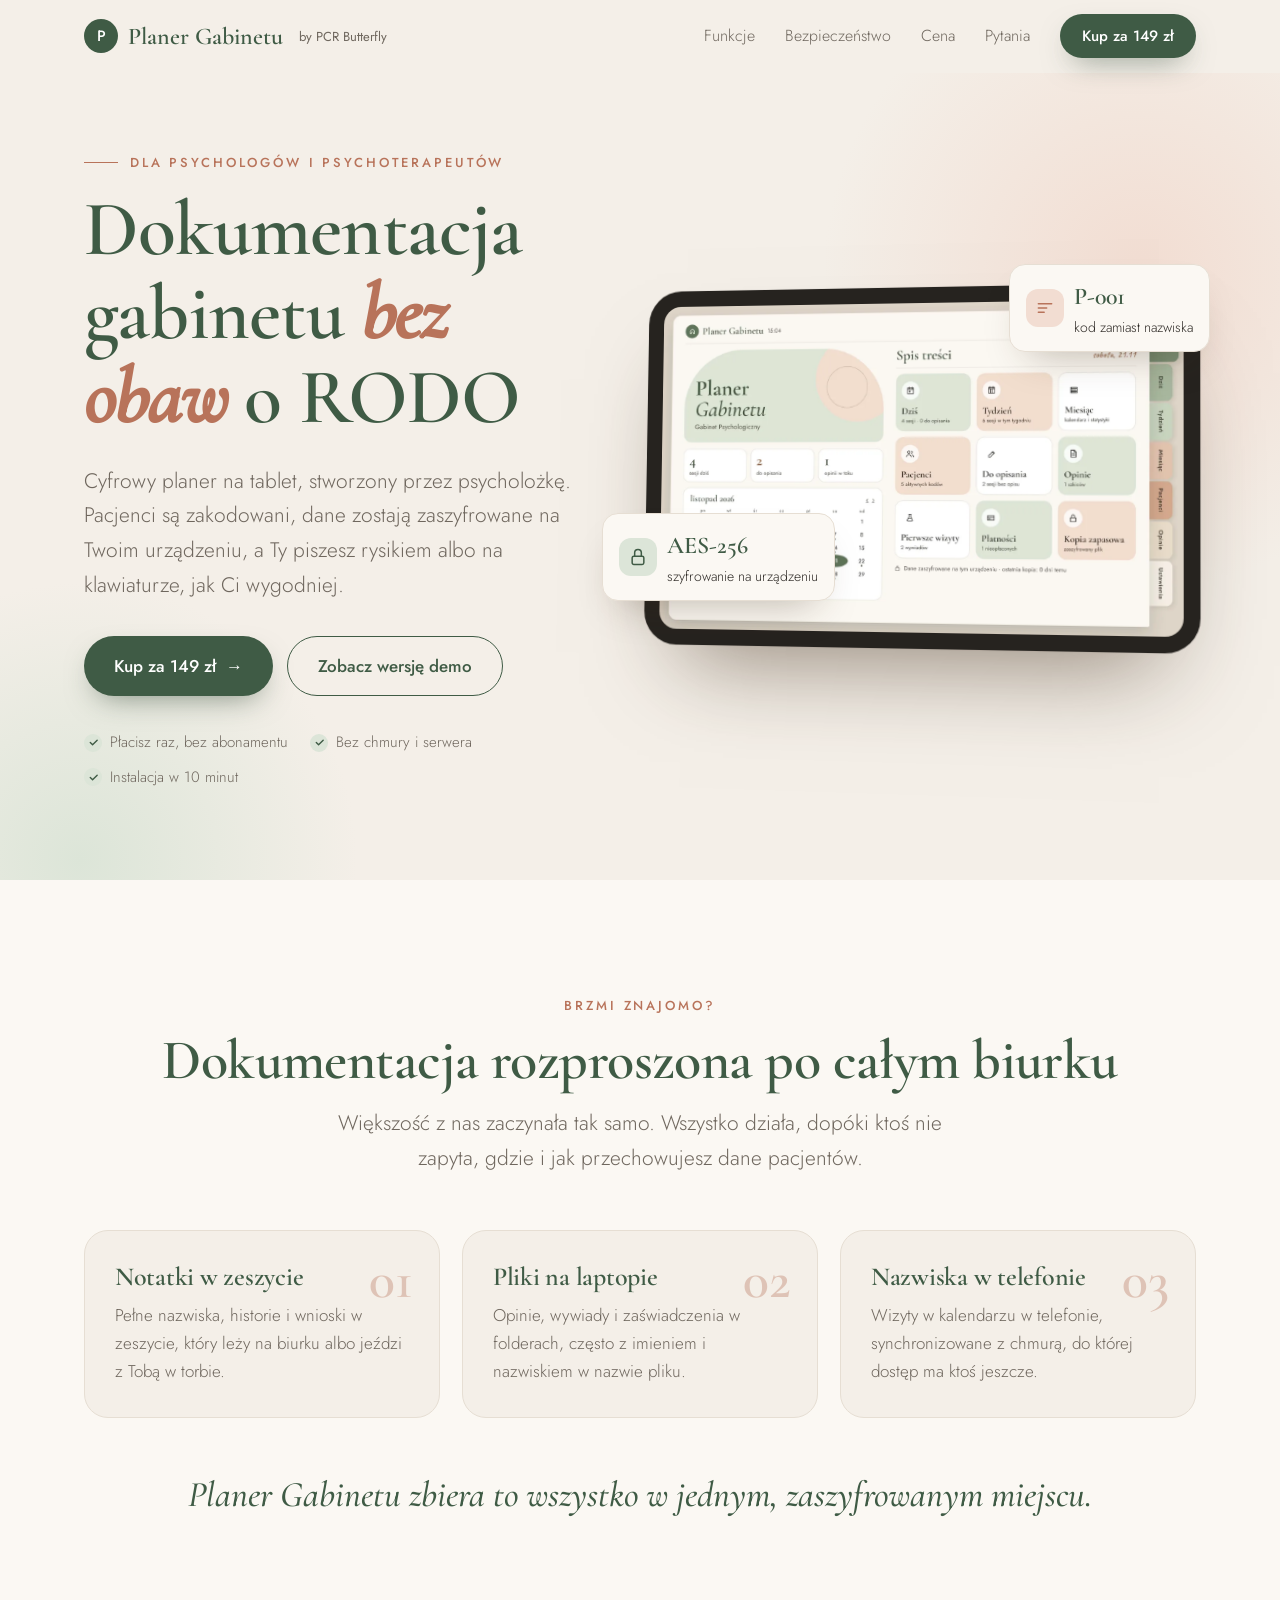
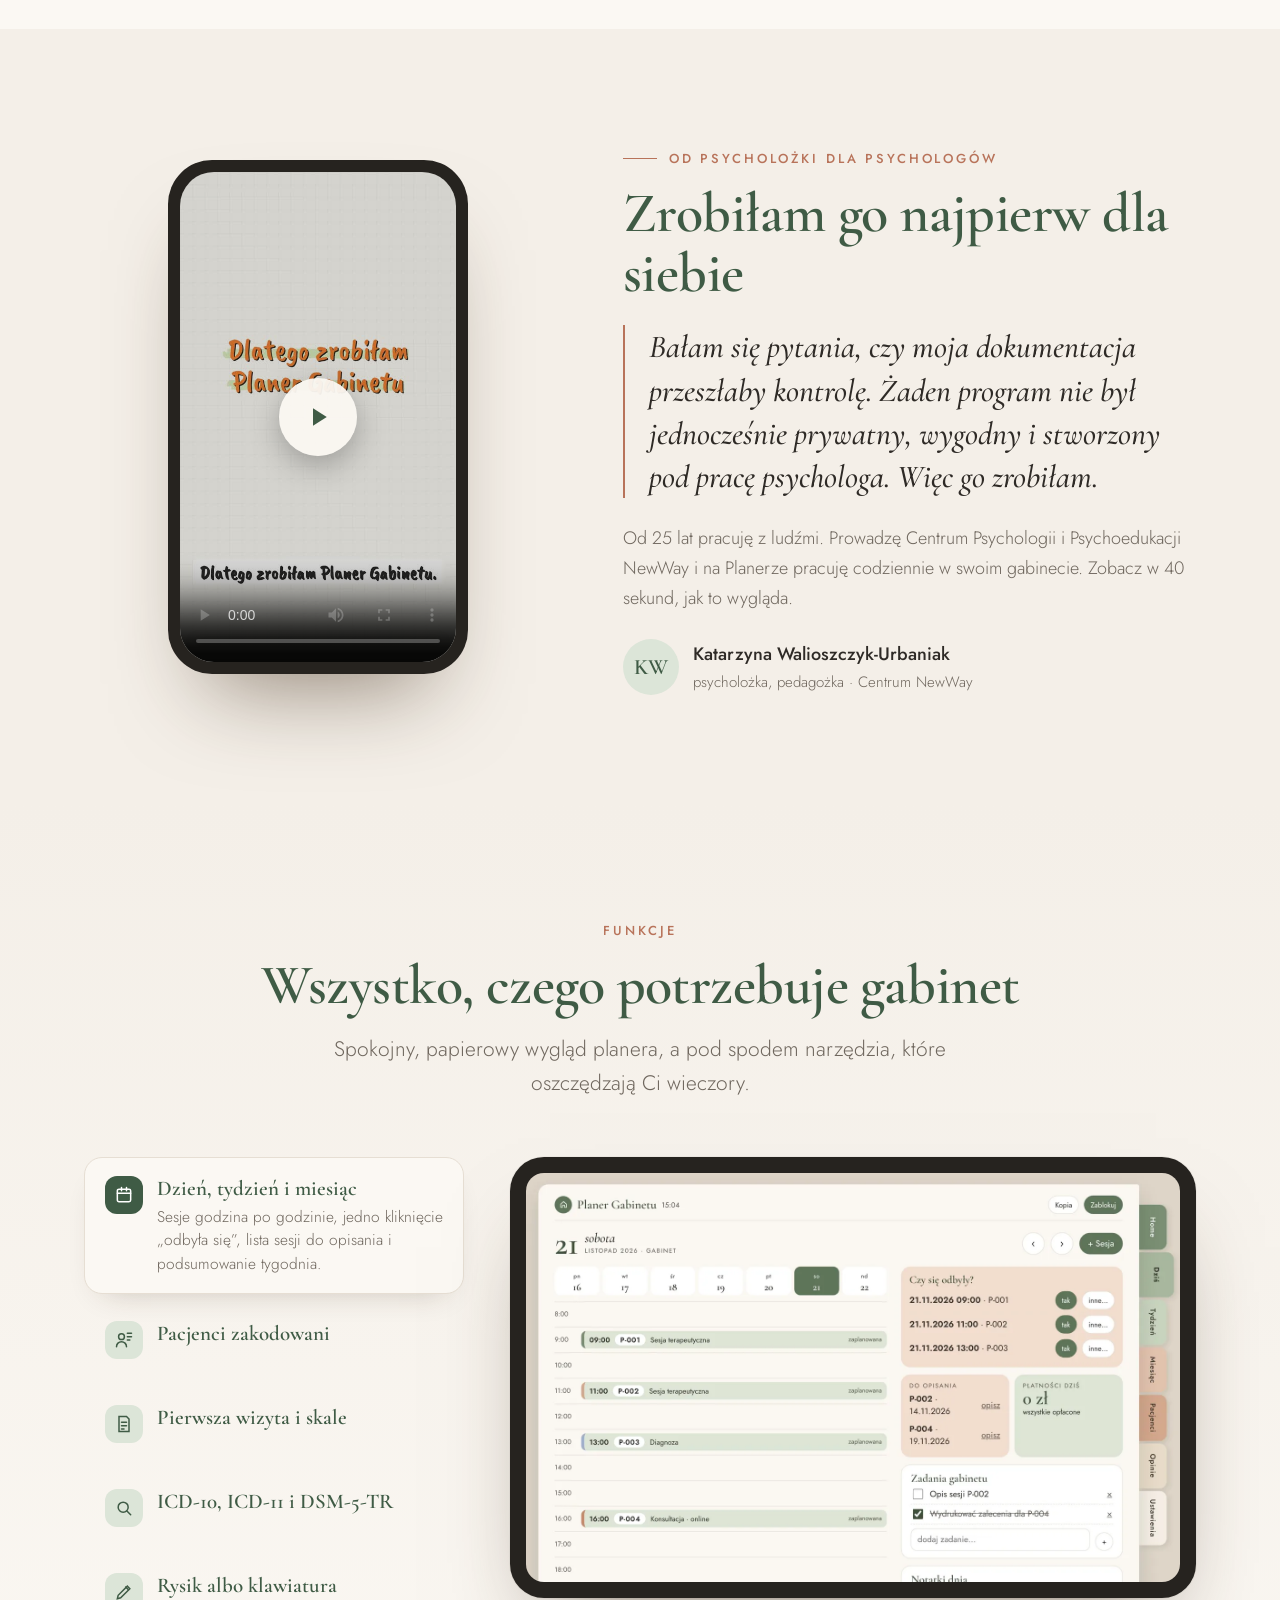
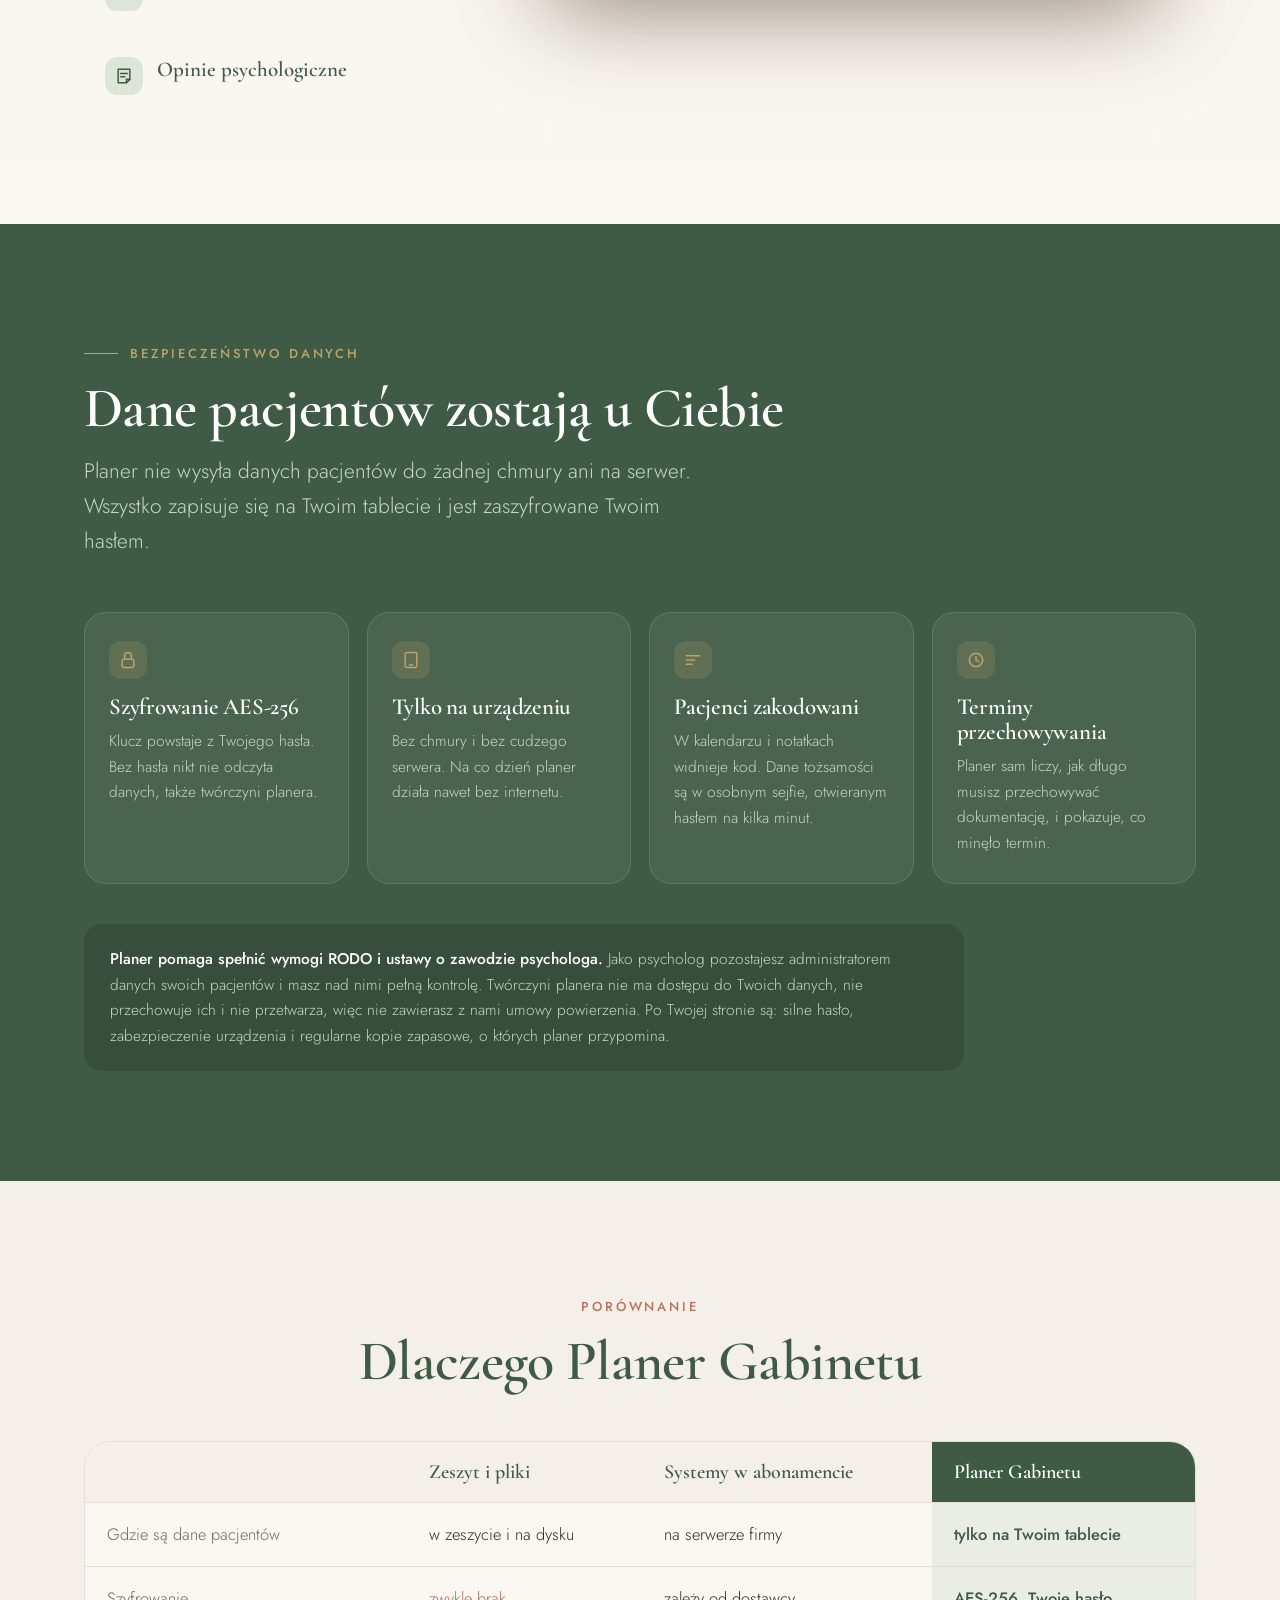
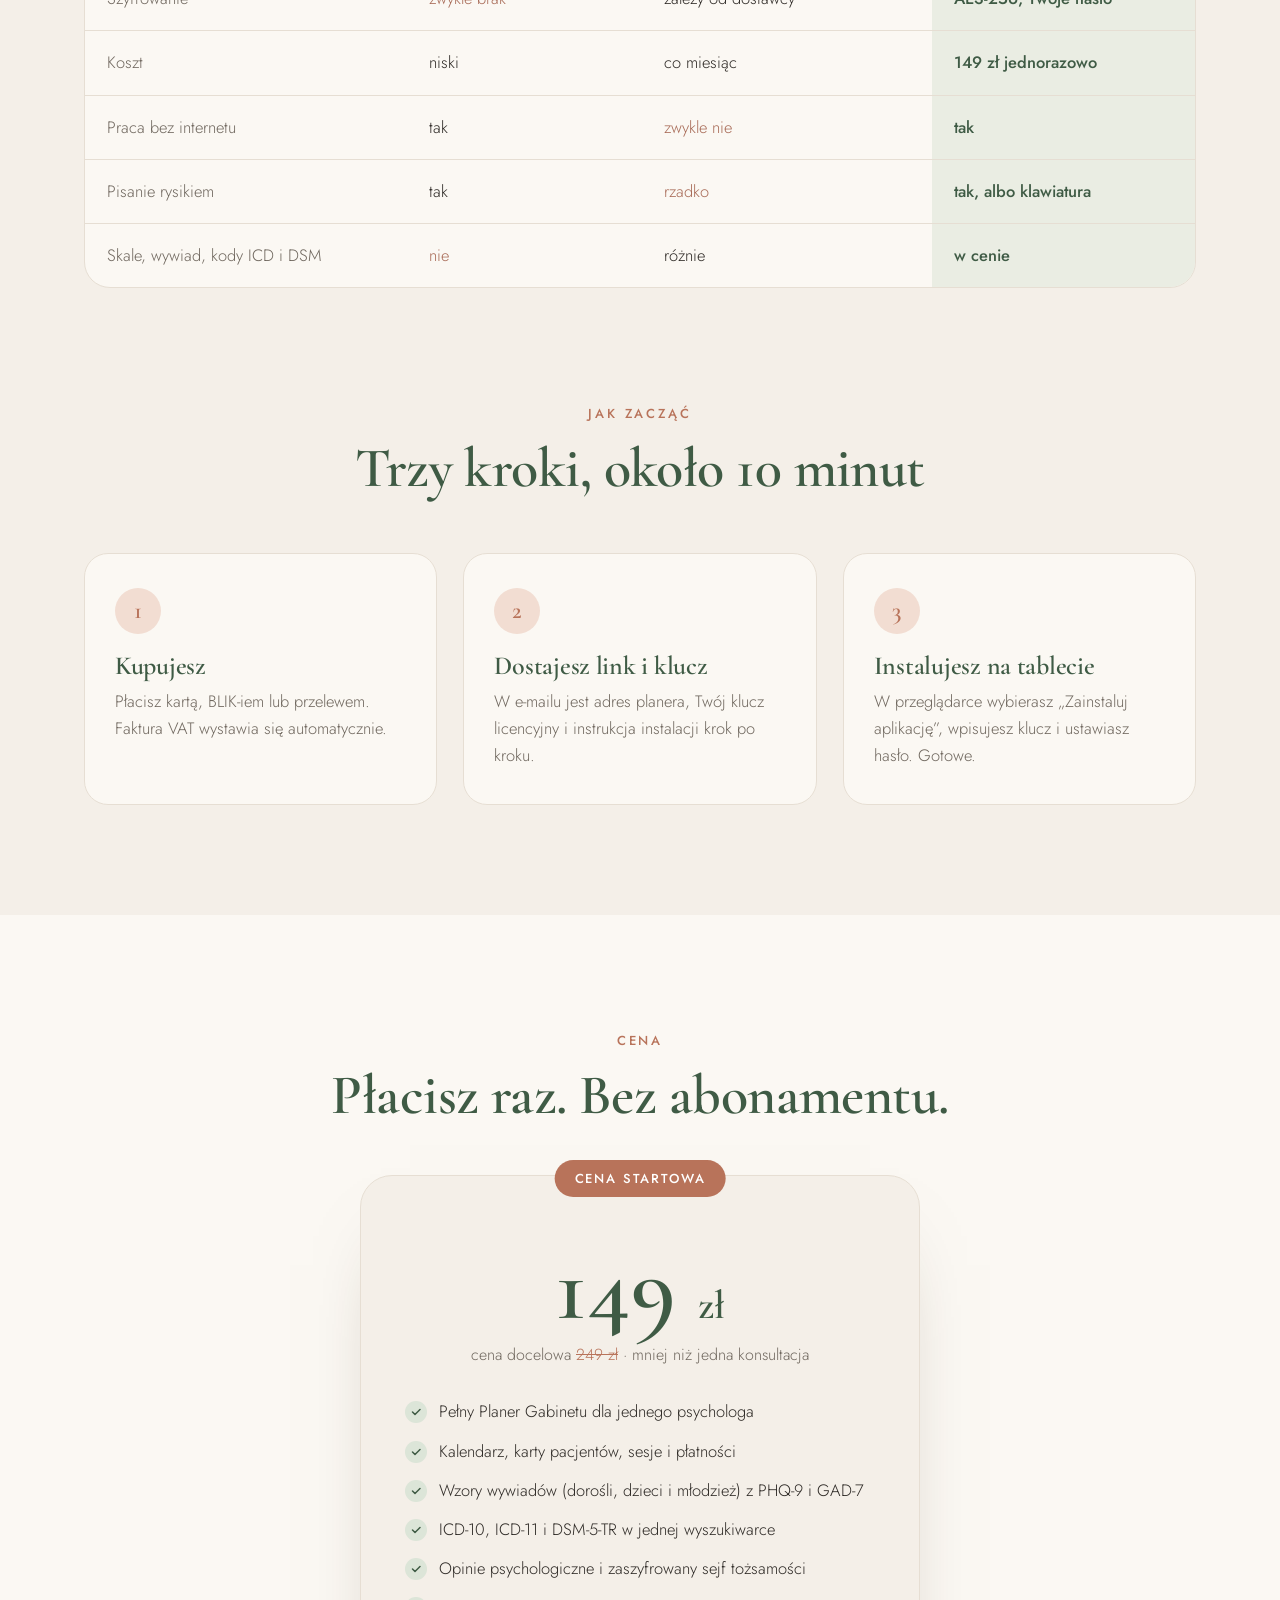
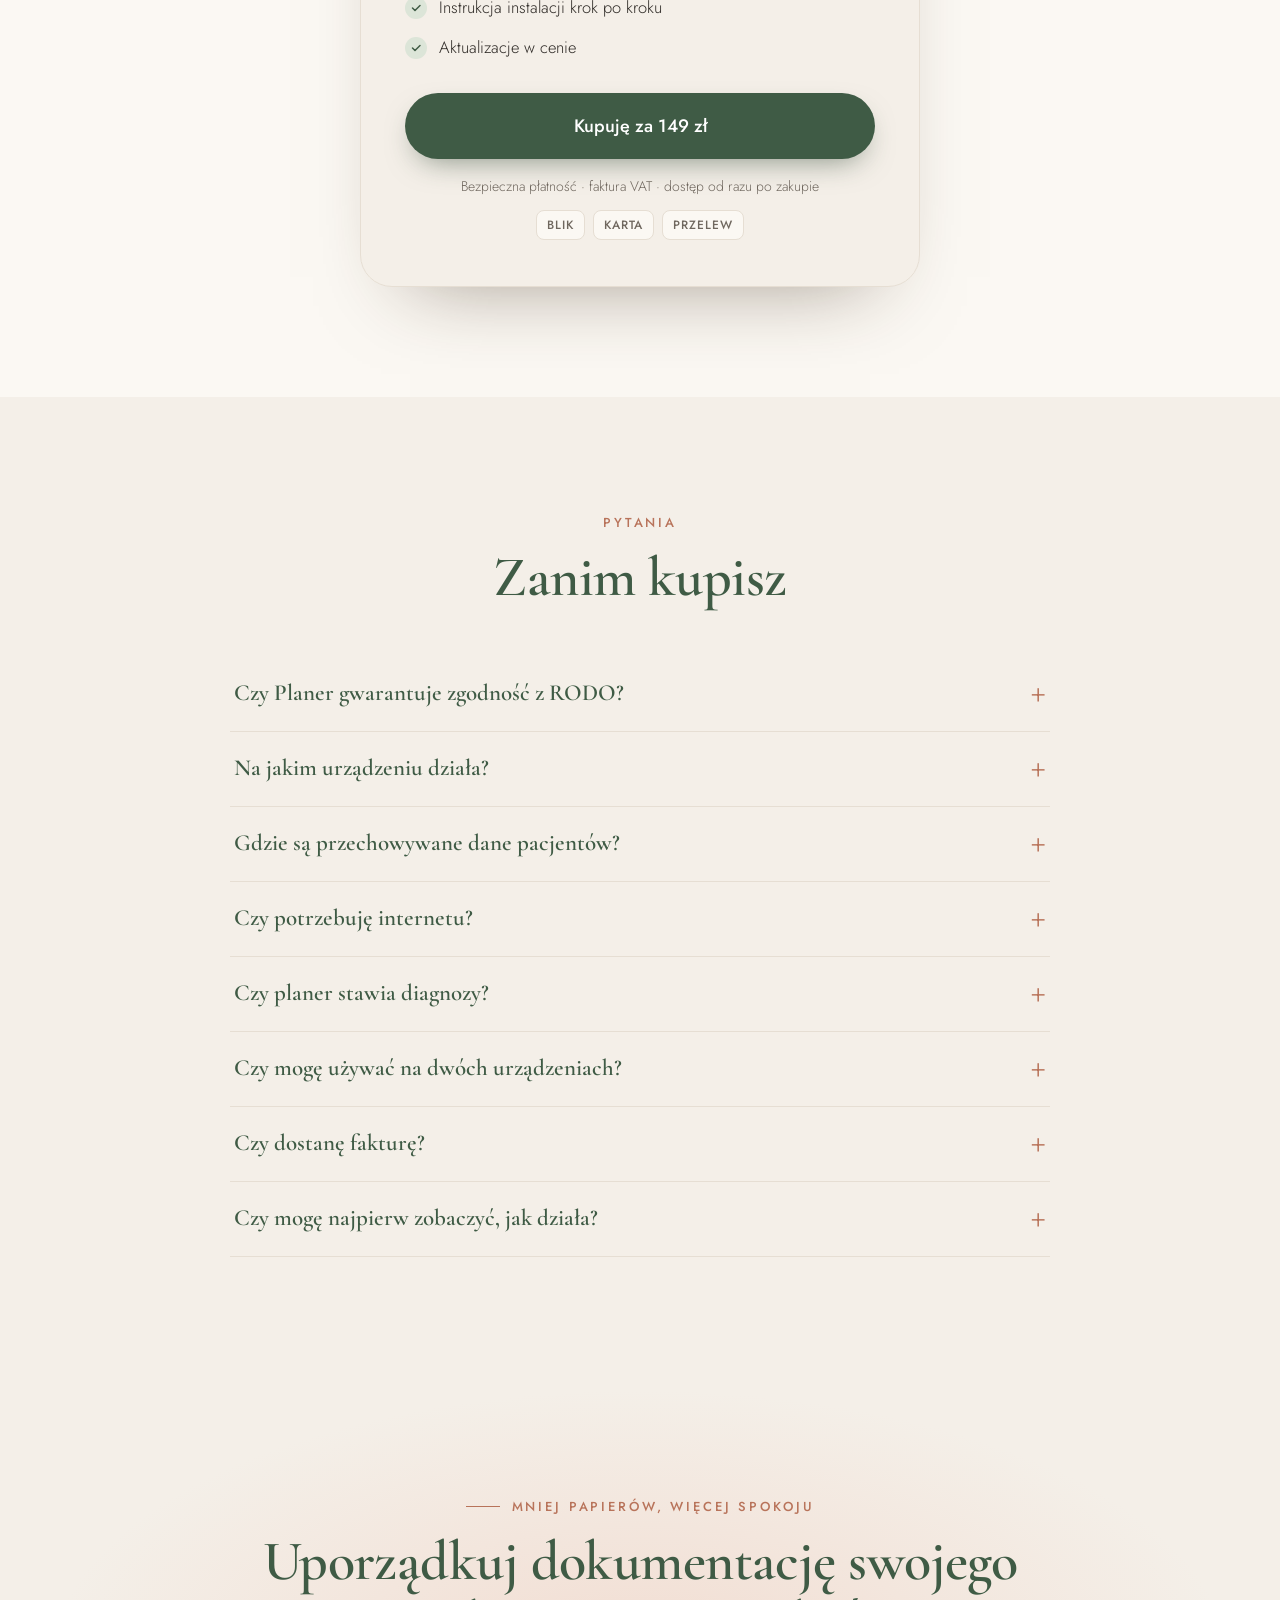
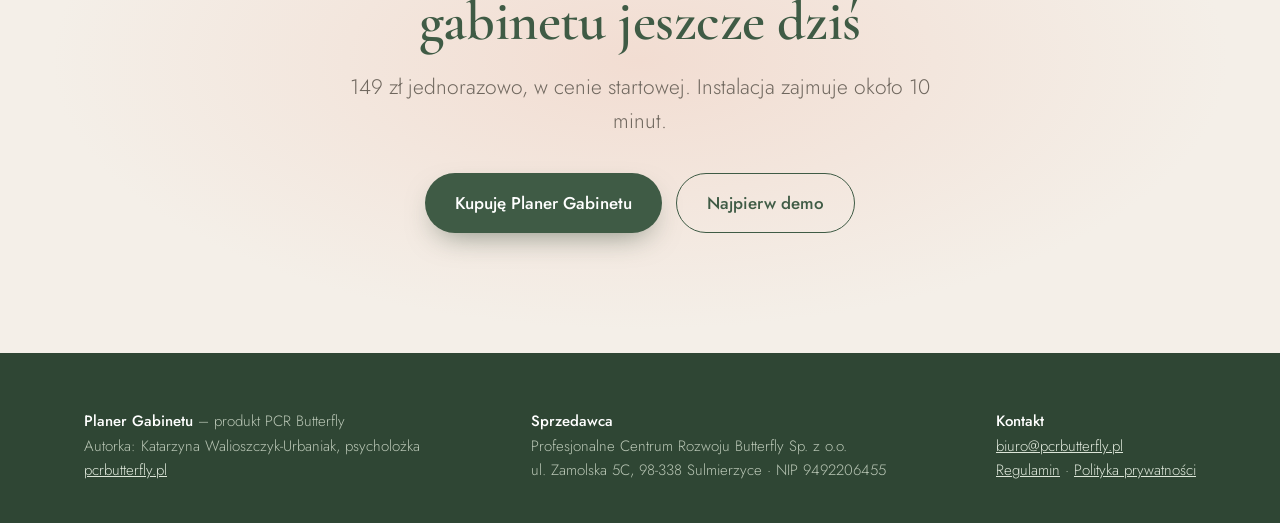
==== commit 7130ff1d: "Ujednolicenie marki: PCR Butterfly Co-Authored-By: Claude Opus 5.5 <noreply@anthropic.com> Claude-Se" ====
--- a/index.html
+++ b/index.html
@@ -3,7 +3,7 @@
 <head>
 <meta charset="utf-8">
 <meta name="viewport" content="width=device-width, initial-scale=1">
-<title>Planer Gabinetu – cyfrowy planer psychologa i psychoterapeuty | Katarzyna Walioszczyk</title>
+<title>Planer Gabinetu – cyfrowy planer psychologa i psychoterapeuty | PCR Butterfly</title>
 <meta name="description" content="Dokumentacja gabinetu bez obaw o RODO. Pacjenci zakodowani, dane zaszyfrowane tylko na Twoim tablecie. Wywiad, PHQ-9, GAD-7, ICD-10, ICD-11, DSM-5-TR. Płacisz raz – 149 zł.">
 <meta property="og:title" content="Planer Gabinetu – dokumentacja gabinetu bez obaw o RODO">
 <meta property="og:description" content="Cyfrowy planer psychologa na tablet. Pacjenci zakodowani, dane zaszyfrowane na Twoim urządzeniu. Płacisz raz – 149 zł.">
@@ -179,7 +179,7 @@
 <body>
 
 <nav id="nav"><div class="wrap">
-  <a class="brand" href="#top"><i>P</i>Planer Gabinetu</a>
+  <a class="brand" href="#top"><i>P</i>Planer Gabinetu <small style="font:400 13px Jost;color:var(--muted);margin-left:6px">by PCR Butterfly</small></a>
   <div class="links"><a href="#funkcje">Funkcje</a><a href="#bezpieczenstwo">Bezpieczeństwo</a><a href="#cena">Cena</a><a href="#faq">Pytania</a><a class="btn primary js-buy" href="#cena">Kup za 149 zł</a></div>
 </div></nav>
 
@@ -313,7 +313,7 @@
 </div></section>
 
 <footer><div class="wrap">
-  <div><b>Planer Gabinetu</b><br>Autorka: Katarzyna Walioszczyk-Urbaniak, psycholożka<br><a href="https://www.katarzynawalioszczyk.pl">katarzynawalioszczyk.pl</a></div>
+  <div><b>Planer Gabinetu</b> – produkt PCR Butterfly<br>Autorka: Katarzyna Walioszczyk-Urbaniak, psycholożka<br><a href="https://www.pcrbutterfly.pl">pcrbutterfly.pl</a></div>
   <div><b>Sprzedawca</b><br>Profesjonalne Centrum Rozwoju Butterfly Sp. z o.o.<br>ul. Zamolska 5C, 98-338 Sulmierzyce · NIP 9492206455</div>
   <div><b>Kontakt</b><br><a href="mailto:biuro@pcrbutterfly.pl">biuro@pcrbutterfly.pl</a><br><a href="#" class="js-regulamin">Regulamin</a> · <a href="#" class="js-prywatnosc">Polityka prywatności</a></div>
 </div></footer>
